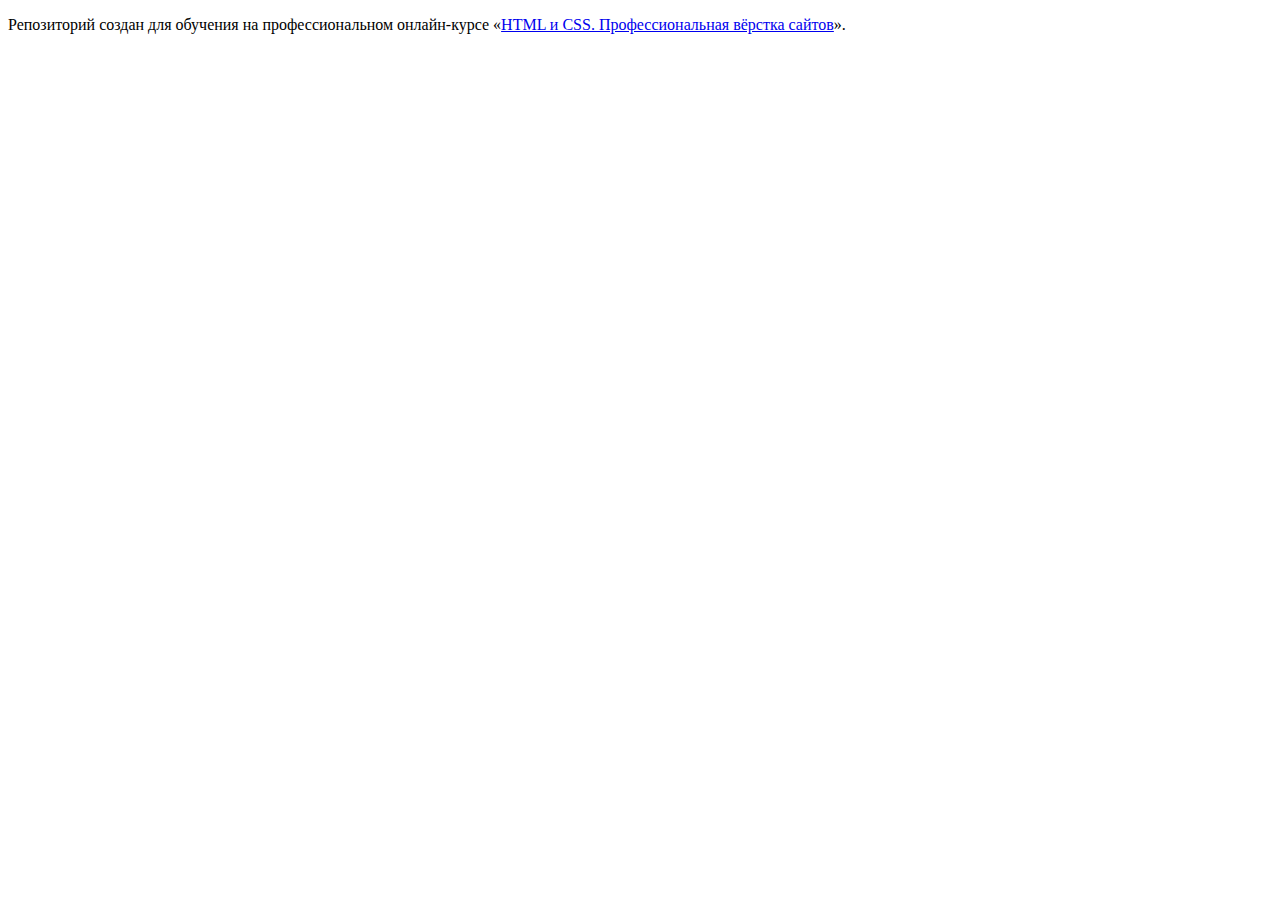
==== index.html @ 05f5e903 ":hatching_chick:" ====
<!DOCTYPE html>
<html lang="ru">
  <head>
    <meta charset="utf-8">
    <title>HTML Academy: Глейси</title>
  </head>
  <body>

    <p>Репозиторий создан для обучения на профессиональном онлайн‑курсе «<a href="https://htmlacademy.ru/intensive/htmlcss">HTML и CSS. Профессиональная вёрстка сайтов</a>».</p>

  </body>
</html>
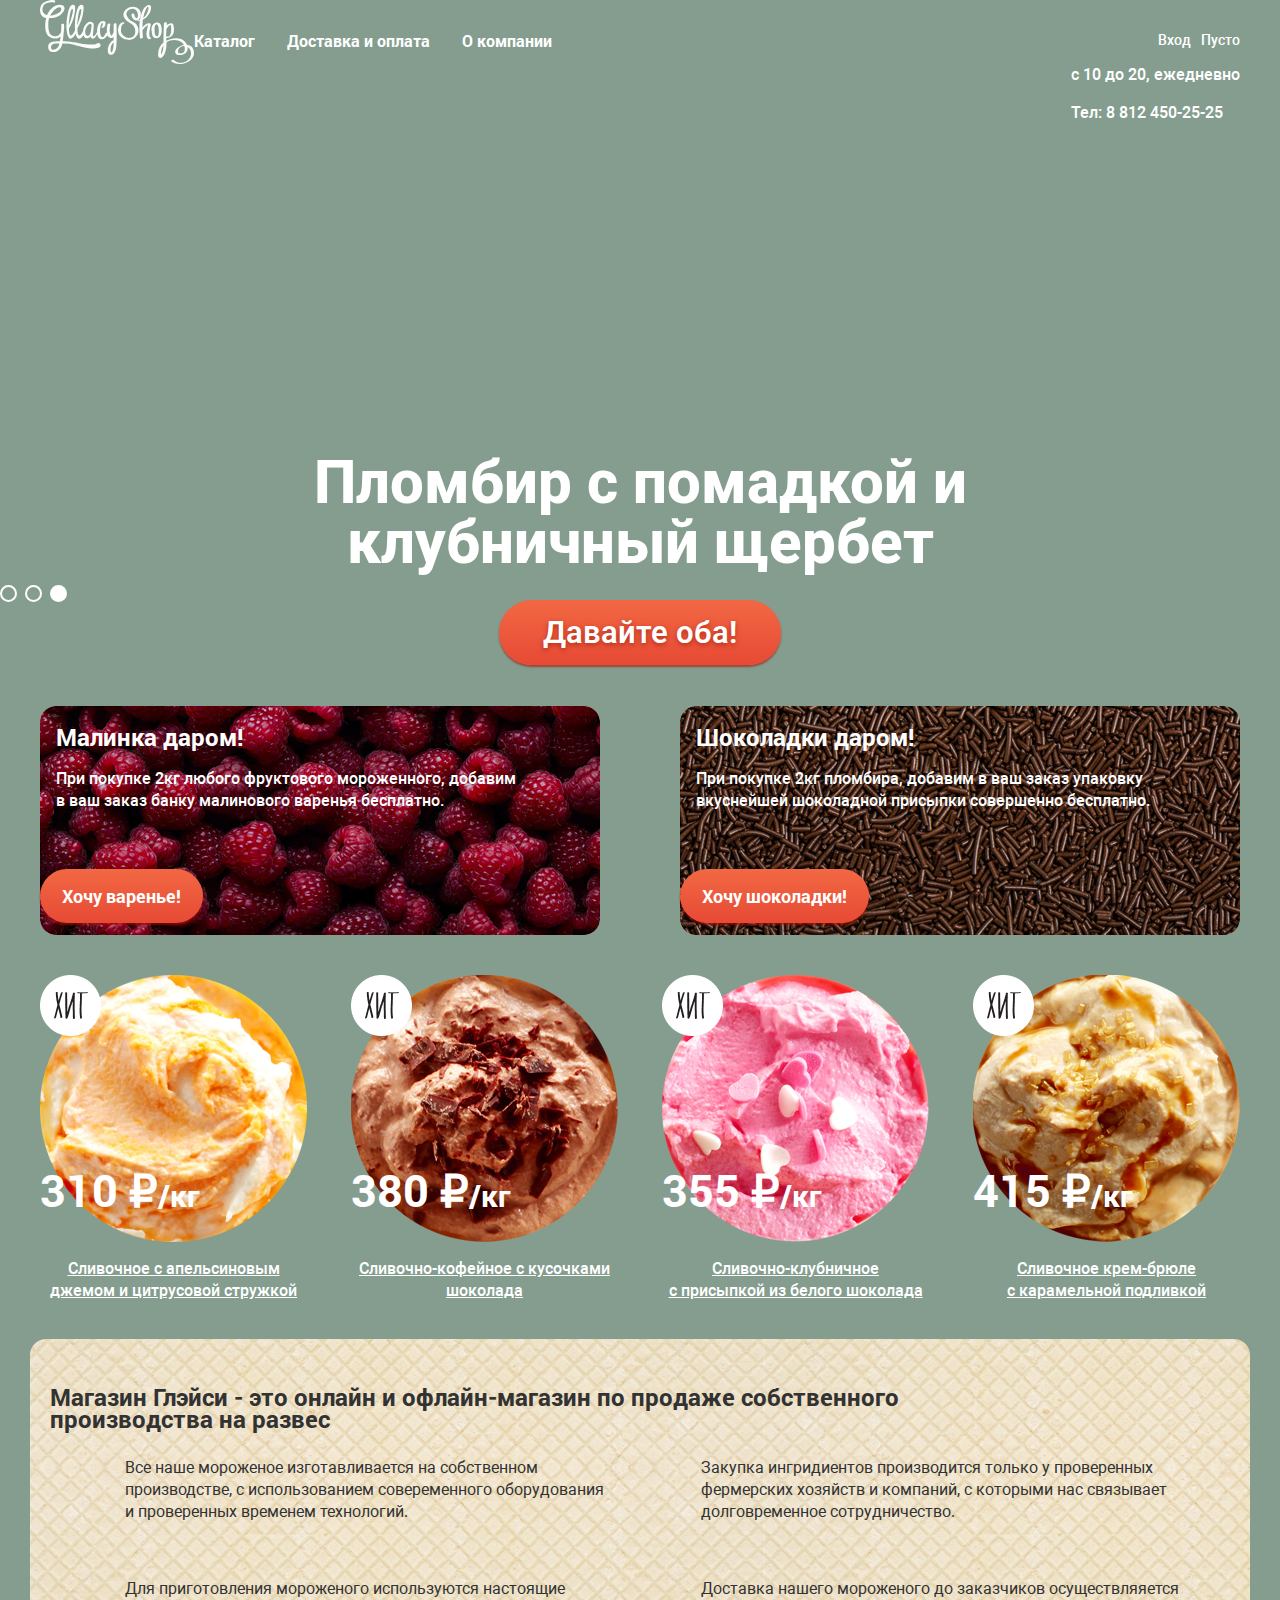
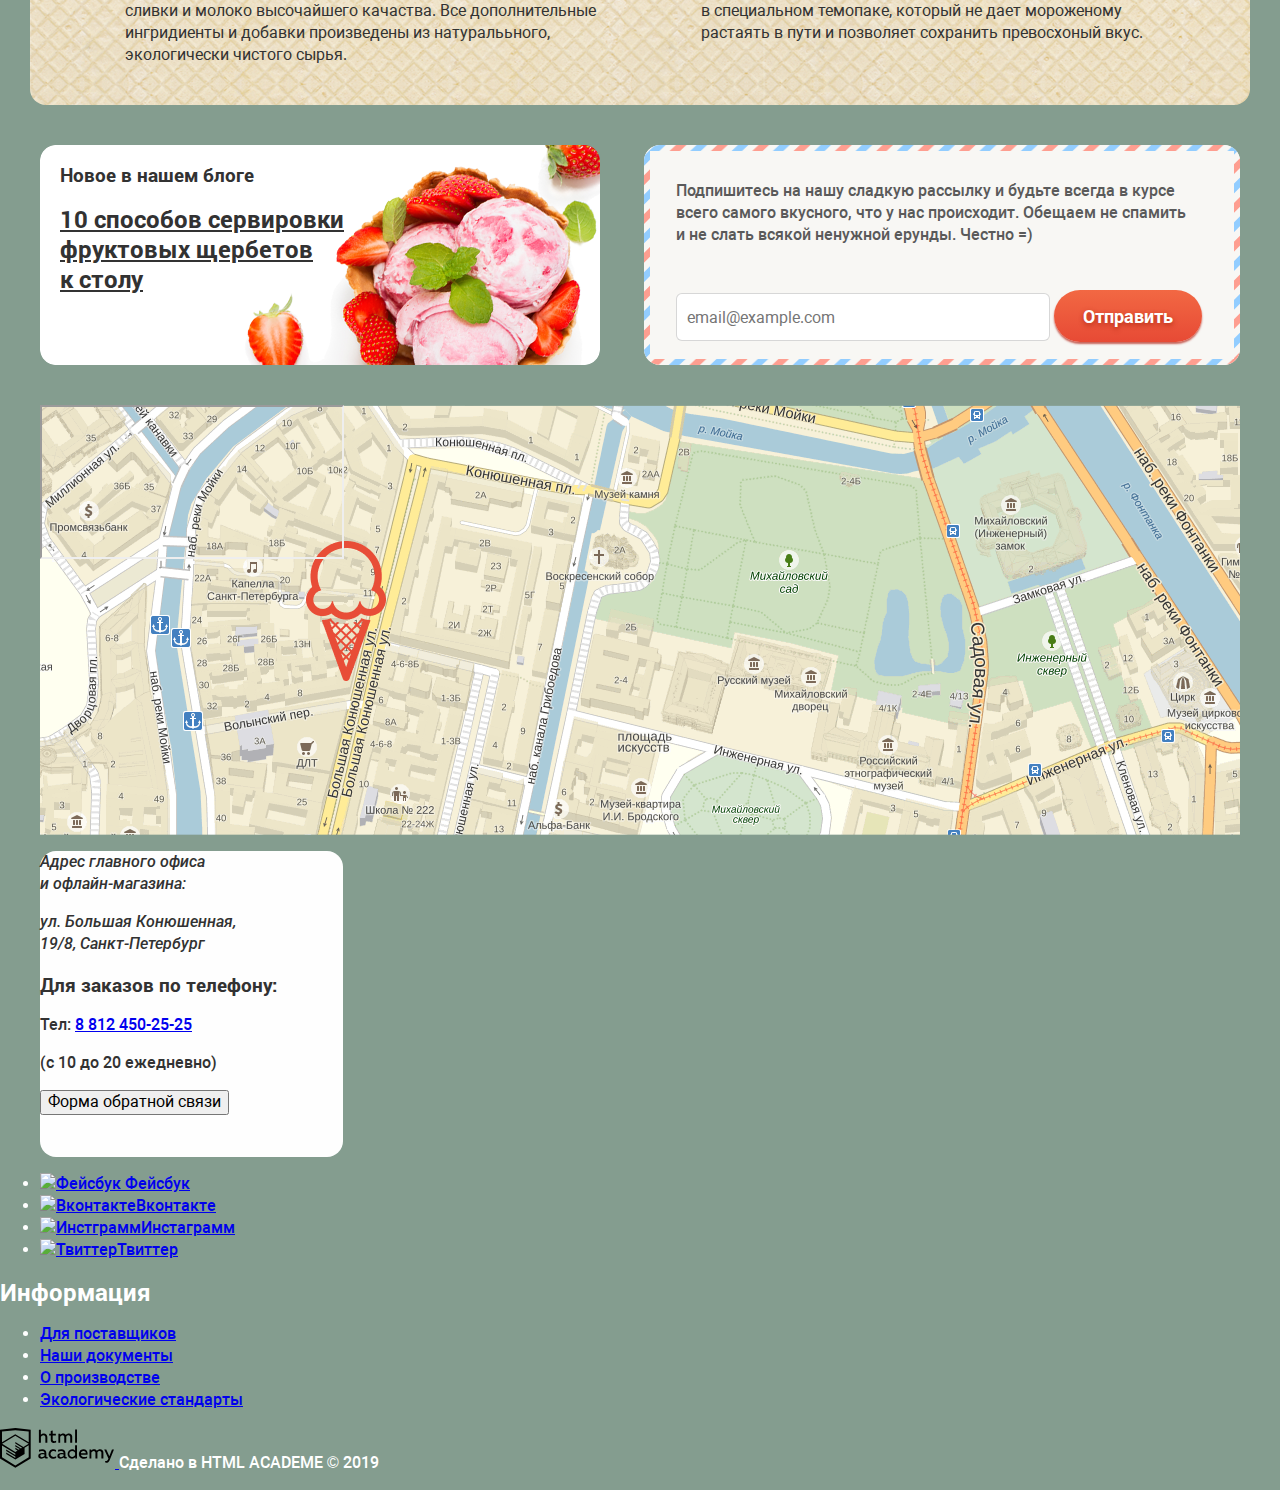
==== commit 74d4d470: "Стили главной" ====
--- a/index.html
+++ b/index.html
@@ -3,10 +3,290 @@
   <head>
     <meta charset="utf-8">
     <title>HTML Academy: Глейси</title>
+    <link rel="stylesheet" href="https://fonts.googleapis.com/css?family=Roboto:400,500,700;display=swap">
+    <link rel="stylesheet" href="css/normalize.css">
+    <link rel="stylesheet" href="css/style.css">
   </head>
-  <body>
-
-    <p>Репозиторий создан для обучения на профессиональном онлайн‑курсе «<a href="https://htmlacademy.ru/intensive/htmlcss">HTML и CSS. Профессиональная вёрстка сайтов</a>».</p>
-
+  <body class="page-body">
+    <header class="main-header container">
+      <a class="logo">
+        <img src="img/logo-shop.svg" width="154" height="64" alt="Логотип Gllacy Shop">
+        <h1 class="visually-hidden">
+         "Магазин мороженного "Gllacy Shop"
+        </h1>
+      </a>
+      <nav class="site-navigation">
+          <ul>
+            <li class="to-all">
+              <a href="blank.html">Каталог</a>
+            </li>
+            <li class="to-all">
+              <a href="blank.html">Доставка и оплата</a>
+            </li>
+            <li class="to-all">
+              <a href="blank.html">О компании</a>
+            </li>
+          </ul>
+      </nav>
+      <div class="nav-for-customer">
+        <ul>
+          <li class="to-customer">
+              <a class="search" aria-label "Поисk"></a>
+          </li>
+          <li class="to-customer">
+            <a class="login">Вход</a>
+          </li>
+          <li class="to-customer">
+            <a class="basket">Пусто</a>
+          </li>
+        </ul>
+        <div class= "contacts">
+          <p>с 10 до 20, ежедневно</p>
+          <p>
+            Тел: <a href="tel:+78124502525">8 812 450-25-25</a>
+          </p>
+        </div>
+      </div>
+    </header>
+    <main>
+      <section class="slider">
+        <ul class="slider-list">
+          <li class="slider-item slide">
+            <h2 class="slide-title">
+              Крем-брюле и пломбир с малиновым джемом
+            </h2>
+            <a class="button slide-button" href="#">
+              Давайте оба!
+            </a>
+          </li>
+          <li class="slider-item slide">
+            <h2 class="slide-title">
+              Шоколадный пломбир и лимонный сорбет
+            </h2>
+            <a class="button slide-button" href="#">
+              Давайте оба!
+            </a>
+          </li>
+          <li class="slider-item slide slide-current">
+            <h2 class="slide-title">
+              Пломбир с помадкой и клубничный щербет
+            </h2>
+            <a class="button slide-button" href="#">
+              Давайте оба!
+            </a>
+          </li>
+        </ul>
+        <div class="slider-controls">
+          <button type="button" aria-label="Первый слайд"></button>
+          <button type="button" aria-label="Второй слайд"></button>
+          <button class="current" type="button" aria-label="Третий слайд"></button>
+        </div>
+      </section>
+      <section class="free container">
+        <div class="stock raspberries">
+          <h2>
+           Малинка даром!
+          </h2>
+          <p>
+           При покупке 2кг любого фруктового мороженного, добавим<br>
+            в ваш заказ банку малинового варенья бесплатно.
+          </p>
+          <a class="stock-button" href="#">
+            Хочу варенье!
+          </a>
+        </div>
+        <div class="stock chocolate">
+          <h2>
+            Шоколадки даром!
+          </h2>
+          <p>
+            При покупке 2кг пломбира, добавим в ваш заказ упаковку<br>
+            вкуснейшей шоколадной присыпки совершенно бесплатно.
+          </p>
+          <a class="stock-button" href="#">
+            Хочу шоколадки!
+          </a>
+        </div>
+      </section>
+      <section class="top container">
+        <ul class="top-list">
+          <li class="item-of-top">
+            <a class="buy-top" href="#">
+              <span class="visually-hidden">Hit</span>
+              <img src="img/Hits/hit-orange.png" width="267" height="267" alt="Сливочное с апельсиновым джемом">
+              <div class="name-price">
+                <p class="price">310 &#8381;<span class="kg">/кг</span></p>
+                <h2 class="name-of-item">Сливочное с апельсиновым<br>джемом и цитрусовой стружкой</h2>
+              </div>
+            </a>
+          </li>
+          <li class="item-of-top">
+            <a class="buy-top" href="#">
+              <span class="visually-hidden">Hit</span>
+              <img src="img/Hits/hit-coffee.png" width="267" height="267" alt="Сливочно-кофейное">
+              <div class="name-price">
+                <p class="price">380 &#8381;<span class="kg">/кг</span></p>
+                <h2 class="name-of-item">Сливочно-кофейное с кусочками<br>шоколада</h2>
+              </div>
+            </a>
+          </li>
+          <li class="item-of-top">
+            <a class="buy-top" href="#">
+              <span class="visually-hidden">Hit</span>
+              <img src="img/Hits/hit-strawberry.png" width="267" height="267" alt="Сливочно-клубничное">
+              <div class="name-price">
+                <p class="price">355 &#8381;<span class="kg">/кг</span></p>
+                <h2 class="name-of-item">Сливочно-клубничное<br>с присыпкой из белого шоколада</h2>
+              </div>
+            </a>
+          </li>
+          <li class="item-of-top">
+            <a class="buy-top" href="#">
+              <span class="visually-hidden">Hit</span>
+              <img src="img/Hits/hit-cream.png" width="267" height="267" alt="Сливочное крем-брюле">
+              <div class="name-price">
+                <p class="price">415 &#8381;<span class="kg">/кг</span></p>
+                <h2 class="name-of-item">Сливочное крем-брюле<br>с карамельной подливкой</h2>
+              </div>
+            </a>
+          </li>
+        </ul>
+      </section>
+      <section class="about container">
+        <h2>Магазин Глэйси - это онлайн и офлайн-магазин по продаже собственного<br>производства на развес</h2>
+        <ul class="about-list">
+          <li class="about-item">
+            Все наше мороженое изготавливается на собственном<br>
+            производстве, с использованием совеременного оборудования<br>
+            и проверенных временем технологий.
+          </li>
+          <li class="about-item">
+            Для приготовления мороженого используются настоящие<br>
+            сливки и молоко высочайшего качаства. Все дополнительные<br>
+            ингридиенты и добавки произведены из натуралььного,<br>
+            экологически чистого сырья.
+          </li>
+          <li class="about-item">
+            Закупка ингридиентов производится только у проверенных<br>
+            фермерских хозяйств и компаний, с которыми нас связывает<br>
+            долговременное сотрудничество.
+          </li>
+          <li class="about-item">
+            Доставка нашего мороженого до заказчиков осуществляяется<br>
+            в специальном темопаке, который не дает мороженому<br>
+            растаять в пути и позволяет сохранить превосхоный вкус.
+          </li>
+        </ul>
+      </section>
+      <div class= "advertising container">
+        <article class="blog">
+          <h3 class="news">
+            <p class="new-in-blog">
+              Новое в нашем блоге
+            </p>
+            <a class="open-blog" href="#">
+              10 способов сервировки<br>фруктовых щербетов <br> к столу
+            </a>
+          </h3>
+        </article>
+        <div class="mailing">
+          <label class="mailing-form">
+            Подпишитесь на нашу сладкую рассылку и будьте всегда в курсе<br>
+            всего самого вкусного, что у нас происходит. Обещаем не спамить<br>
+            и не слать всякой ненужной ерунды. Честно =)
+            <input id="mail-adress" type="text" placeholder="  email@example.com">
+          </label>
+          <button class="send-mail" type="button">Отправить</button>
+       </div>
+      </div>
+        <section class="container">
+          <div class="modal-map">
+            <h2 class="visually-hidden">Как до нас добраться</h2>
+            <iframe></iframe>
+          </div>
+          <div class="location">
+            <address>
+              <p>Адрес главного офиса<br>
+              и офлайн-магазина:
+              </p>
+              <p>
+                ул. Большая Конюшенная,<br>
+                19/8, Санкт-Петербург
+              </p>
+            </address>
+            <div class= "contacts-form">
+              <h3> Для заказов по телефону:</h3>
+              <p>
+                Тел: <a href="tel:+78124502525">8 812 450-25-25</a>
+              </p>
+              <p>(с 10 до 20 ежедневно)</p>
+            </div>
+            <button class="send-form" type="button">Форма обратной связи</button>
+          </div>
+        </section>
+    </main>
+    <footer>
+      <section class= "footer-network">
+        <h2 class="visually-hidden">Социальные сети</h2>
+        <ul class="social-net">
+          <li>
+            <a class=button-network href="#">
+              <img src="" width="17" height="15" alt="Фейсбук"> Фейсбук
+            </a>
+          </li>
+          <li>
+            <a class=button-network href="#">
+             <img src="" width="12" height="22" alt="Вконтакте" >Вконтакте
+            </a>
+          </li>
+          <li>
+            <a class=button-network href="#">
+             <img src="" width="20" height="16" alt="Инстграмм" >Инстаграмм
+            </a>
+          </li>
+          <li>
+            <a class=button-network href="#">
+             <img src="" width="20" height="16" alt="Твиттер" >Твиттер
+            </a>
+          </li>
+        </ul>
+      </section>
+      <section class="info">
+        <h2> Информация</h2>
+        <ul class="info-list">
+          <li class="info-item">
+            <a href="#">
+              Для поставщиков
+            </a>
+          </li>
+          <li class="info-item">
+            <a href="#">
+              Наши документы
+            </a>
+          </li>
+          <li class="info-item">
+            <a href="#">
+              О производстве
+            </a>
+          </li>
+          <li class="info-item">
+            <a href="#">
+              Экологические стандарты
+            </a>
+          </li>
+        </ul>
+      </section>
+      <section class= "footer-copyright">
+        <h2 class="visually-hidden">Разработчик</h2>
+        <p>
+          <a class="button-copyright" href="https://htmlacademy.ru/intensive/htmlcss">
+            <svg width="115" height="41" viewBox="0 0 115 41" fill="#000000" xmlns="http://www.w3.org/2000/svg">
+              <path fill-rule="evenodd" clip-rule="evenodd" d="M15.5197 1.05737H15.3509L0 2.71895V31.4945L15.3509 40.8382L30.7018 31.4945V2.71895L15.5197 1.05737ZM77.0183 2.62185H75.0876V15.7311H77.0183V2.62185ZM40.8619 2.63264V7.76843C41.6131 6.9864 42.6386 6.5436 43.7105 6.53843C44.6823 6.47908 45.6329 6.84495 46.3253 7.54479C47.0177 8.24462 47.3866 9.21244 47.3399 10.2068V15.7634H45.367V10.4658C45.4231 9.94897 45.2754 9.43059 44.9566 9.02553C44.6377 8.62047 44.174 8.36218 43.6683 8.3079H43.3518C42.3456 8.36979 41.4321 8.9295 40.9041 9.80764V15.7634H38.8995V2.63264H40.8619ZM77.0183 31.4837H75.2775V30.0595C74.4828 31.1353 73.23 31.7538 71.9119 31.7211C69.4751 31.5528 67.5825 29.4822 67.5825 26.9845C67.5825 24.4867 69.4751 22.4162 71.9119 22.2479C73.1195 22.2052 74.2818 22.7203 75.0771 23.6505V18.3205H77.0183V31.4837ZM47.0656 30.0595C47.263 30.0515 47.4583 30.0152 47.6459 29.9516V31.3866C47.2482 31.5404 46.826 31.6172 46.4009 31.6132C45.6482 31.6769 44.9394 31.2429 44.639 30.5342C43.7036 31.31 42.5302 31.7227 41.3261 31.6995C39.733 31.6995 38.256 30.804 38.256 28.9482C38.256 26.65 40.3661 25.9379 42.1702 25.9379C42.9402 25.9505 43.707 26.0408 44.4596 26.2076V25.884C44.4596 24.805 43.6578 23.9742 42.1491 23.9742C41.0585 23.9764 39.9804 24.2116 38.9839 24.6647V22.8305C40.0678 22.451 41.204 22.2506 42.3495 22.2371C44.8394 22.2371 46.3693 23.4455 46.3693 26.1753V29.4121C46.3546 29.5668 46.401 29.721 46.4981 29.8406C46.5951 29.9601 46.7349 30.035 46.8862 30.0487H47.0656V30.0595ZM40.2711 28.8403C40.298 29.229 40.4761 29.5905 40.7655 29.844C41.055 30.0974 41.4317 30.2217 41.8115 30.189H41.9275C42.8819 30.1906 43.7973 29.8022 44.4702 29.11V27.5779C43.842 27.4414 43.2026 27.3655 42.5605 27.3513C41.5055 27.3513 40.2817 27.7074 40.2817 28.8403H40.2711ZM56.0229 22.9384C55.1962 22.4632 54.2596 22.2246 53.3115 22.2479H52.9422C51.7332 22.2873 50.5891 22.8166 49.7619 23.7192C48.9347 24.6218 48.4923 25.8236 48.5321 27.06V27.5024C48.6957 30.0004 50.805 31.8921 53.2482 31.7318C54.2519 31.7555 55.2477 31.5452 56.1601 31.1168V29.2718C55.3769 29.7215 54.4945 29.9591 53.5963 29.9624C52.5199 30.0288 51.4963 29.4793 50.9385 28.5356C50.3806 27.5918 50.3806 26.4095 50.9385 25.4658C51.4963 24.522 52.5199 23.9725 53.5963 24.039C54.461 24.0357 55.3066 24.2989 56.0229 24.7942V22.9384ZM66.1514 30.0595C66.3488 30.0515 66.5441 30.0152 66.7317 29.9516V31.3866C66.334 31.5404 65.9118 31.6172 65.4867 31.6132C64.734 31.6769 64.0252 31.2429 63.7248 30.5342C62.7894 31.31 61.616 31.7227 60.4119 31.6995C58.8188 31.6995 57.3417 30.804 57.3417 28.9482C57.3417 26.65 59.4518 25.9379 61.256 25.9379C62.0259 25.9505 62.7928 26.0408 63.5454 26.2076V25.884C63.5454 24.805 62.7436 23.9742 61.2349 23.9742C60.1443 23.9764 59.0662 24.2116 58.0697 24.6647V22.8305C59.1536 22.451 60.2897 22.2506 61.4353 22.2371C63.9252 22.2371 65.455 23.4455 65.455 26.1753V29.4121C65.4404 29.5668 65.4868 29.721 65.5838 29.8406C65.6809 29.9601 65.8207 30.035 65.972 30.0487H66.1514V30.0595ZM59.855 29.8481C59.5632 29.5943 59.3837 29.2311 59.3569 28.8403H59.378C59.378 27.7074 60.5385 27.3513 61.6569 27.3513C62.299 27.3655 62.9383 27.4414 63.5665 27.5779V29.11C62.8937 29.8022 61.9782 30.1906 61.0239 30.189H60.9078C60.5263 30.2247 60.1469 30.1019 59.855 29.8481ZM69.3271 26.9305C69.3271 25.2859 70.6308 23.9526 72.239 23.9526L72.2601 24.0066C73.4742 24.0066 74.5742 24.7382 75.0665 25.8732V28.0311C74.5856 29.1871 73.4673 29.9296 72.239 29.9084C70.6308 29.9084 69.3271 28.5752 69.3271 26.9305ZM83.3486 22.2479C86.8408 22.2479 88.0541 25.1395 87.4844 27.7397H80.922C81.1436 29.3582 82.6839 30.0163 84.2876 30.0163C85.2509 30.0196 86.2027 29.8021 87.0729 29.3797V31.1061C86.0736 31.5421 84.9939 31.7519 83.9078 31.7211C81.2385 31.7211 78.8963 30.189 78.8963 26.9521C78.8362 25.7502 79.2482 24.5736 80.0408 23.6841C80.8334 22.7945 81.9408 22.2658 83.1165 22.2155H83.3486V22.2479ZM80.8693 26.1753C80.9704 24.8237 82.1216 23.8104 83.4436 23.9095H83.4858C84.1064 23.8531 84.7196 24.08 85.1612 24.5295C85.6028 24.979 85.8275 25.6051 85.7752 26.24H80.8693V26.1753ZM89.489 31.4621V22.4961H91.2298V23.575C91.9777 22.7197 93.041 22.2229 94.1628 22.2047C95.2951 22.1328 96.3712 22.7163 96.9482 23.7153C97.7407 22.8335 98.8477 22.3161 100.018 22.2803C100.952 22.2327 101.859 22.6011 102.507 23.2901C103.154 23.9792 103.478 24.9213 103.394 25.8732V31.4837H101.39V25.9271C101.437 25.4734 101.306 25.0191 101.024 24.6647C100.743 24.3104 100.336 24.0852 99.8917 24.039H99.6174C98.7512 24.0941 97.9525 24.536 97.4335 25.2474V31.4837H95.4289V25.9271C95.4728 25.47 95.3357 25.0139 95.0481 24.6611C94.7606 24.3082 94.3467 24.088 93.8991 24.0497H93.6881C92.7466 24.1344 91.8915 24.6449 91.3564 25.4416V31.5161H89.5312L89.489 31.4621ZM113.977 22.4745H111.972L109.324 29.2718L106.306 22.4853H104.196L108.417 31.5484L108.237 32.0016C107.72 33.3611 107.003 34.0516 106.053 34.0516C105.75 34.0548 105.447 34.0112 105.156 33.9221V35.6161C105.536 35.7125 105.926 35.7632 106.317 35.7671C107.646 35.7671 108.902 35.0226 109.851 32.6813L113.977 22.4745ZM52.689 6.78658V3.54974L50.7266 4.01369V6.73264H49.144V8.49132H50.7899V12.9905C50.7231 13.817 51.0244 14.6301 51.61 15.2038C52.1955 15.7775 53.0028 16.0505 53.8073 15.9468C54.5996 15.9535 55.3875 15.8259 56.139 15.5692V13.8429C55.5727 14.0781 54.9672 14.199 54.356 14.199C53.2165 14.199 52.689 13.8105 52.689 12.6237V8.5129H55.8541V6.78658H52.689ZM58.3862 15.7526V6.75421H60.1376V7.83316C60.8811 6.97655 61.9403 6.476 63.0601 6.45211C64.1624 6.38099 65.2146 6.93142 65.8032 7.88711C66.5958 7.00534 67.7028 6.48794 68.8734 6.45211C69.8138 6.41462 70.7233 6.79859 71.364 7.50353C72.0046 8.20846 72.3126 9.16418 72.2073 10.1205V15.7418H70.2028V10.1853C70.2499 9.73151 70.1184 9.27721 69.8373 8.92287C69.5561 8.56853 69.1485 8.34334 68.7046 8.29711H68.4619C67.5957 8.35228 66.797 8.7942 66.278 9.50553V15.7418H64.2734V10.1853C64.3206 9.73151 64.1891 9.27721 63.9079 8.92287C63.6268 8.56853 63.2191 8.34334 62.7752 8.29711H62.5326C61.5911 8.38181 60.736 8.89229 60.2009 9.68895V15.7634H58.3862V15.7526ZM28.6972 30.3033L28.7078 30.2968L28.6972 30.3184V30.3033ZM28.6972 18.3205V30.3033L15.3509 38.4321L2.00459 30.3184V18.5147L15.2876 26.6068V28.0311L6.18257 22.5284V23.9418L15.3404 29.5632V31.0629L6.19312 25.4955V26.9521L15.3509 32.5734L24.5826 26.9197V20.8129L28.6972 18.3205ZM28.7078 16.7776L25.0362 18.9355L23.3482 20.0145L15.3087 15.0837V16.4971L22.156 20.7266L22.0083 20.8237L20.9532 21.4063L15.2876 17.9537V19.3995L19.761 22.1184L18.706 22.8413L15.3298 20.7913V22.2047L17.5454 23.5426L15.2982 24.9021L2.11009 16.864L15.3087 8.72869L28.7078 16.7776ZM15.2876 7.27211L28.7078 15.3534V4.56395L15.3615 3.12895L2.01514 4.56395V15.3534L15.2876 7.27211Z" />
+            </svg>
+          </a>
+         Сделано в HTML ACADEME &#xa9; 2019
+        </p>
+      </section>
+    </footer>
   </body>
 </html>
--- a/css/style.css
+++ b/css/style.css
@@ -0,0 +1,433 @@
+/*fonts*/
+
+@font-face {
+ font-family: "Roboto";
+ src: url("../fonts/robotobold.woff2") format("woff2"),
+ url("../fonts/robotobold.woff") format("woff");
+ font-weight: 700;
+ font-style: normal;
+}
+
+@font-face {
+  font-family: "Roboto";
+  src: url("../fonts/roboto.woff2") format("woff2"),
+  url("../fonts/roboto.woff") format("woff");
+  font-weight: 400;
+  font-style: normal;
+}
+
+@font-face {
+  font-family: "Roboto";
+  src: url("../fonts/robotomedium.woff2") format("woff2"),
+  url("../fonts/robotomedium.woff") format("woff");
+  font-weight: 500;
+  font-style: normal;
+}
+
+/*main colors*/
+:root {
+  --text: #ffffff;
+  --text-about: #323232;
+  --text-border:#353535;
+  --text-mail: #5A5A5A;
+}
+
+
+
+/* Global */
+.page {
+  height: 100%;
+}
+
+.page-body {
+  min-width: 1200px;
+  margin: 0;
+  padding: 0;
+  font-family: "Roboto", Arial, sans-serif;
+  font-size: 16px;
+  line-height: 22px;
+  font-weight: 500;
+  color: var(--text);
+  background-color:  #849d8f;
+}
+.visually-hidden {
+  position: absolute;
+  width: 1px;
+  height: 1px;
+  margin: -1px;
+  padding: 0;
+  overflow: hidden;
+  border: 0;
+  clip: rect(0 0 0 0)
+}
+
+.container {
+  width: 1200px;
+  margin: 0 auto;
+  padding: 0px 0px;
+}
+
+
+.site-navigation ul,
+.address,
+.top-list,
+.name-of-item,
+.nav-for-customer ul,
+.to-all a,
+.about-list,
+.contacts a {
+  margin: 0;
+  padding: 0;
+  list-style: none;
+  color: var(--text);
+  text-decoration: none;
+}
+
+
+/* HEADER*/
+.main-header {
+  display: grid;
+  grid-template-columns: min-content 1fr min-content;
+
+}
+
+
+.to-all {
+  display: flex;
+  margin-top: 32px;
+  flex-wrap: wrap;
+  margin-right: 32px;
+  font-weight: 700;
+  line-height: 18px;
+  text-align: end;
+}
+
+
+.nav-for-customer ul,
+.site-navigation ul {
+  display:flex;
+
+    }
+.nav-for-customer {
+  width: 293px;
+  height: 100px;
+  margin-top: 32px;
+  display:flex;
+  flex-direction: column;
+  align-items: flex-end ;
+}
+.to-customer {
+  display: flex;
+  margin-left: 10px;
+  font-size: 14px;
+  line-height: 16px;
+}
+
+/*SLIDER*/
+
+.site-wrapper-1 {
+  background-color: #849d8f;
+  background-image: url("img/slider-item-1.png");
+}
+
+.site-wrapper-2 {
+  background-color: #8996a6;
+  background-image: url("img/slider-item-2.png");
+}
+
+.site-wrapper-3 {
+  background-color: #9d8b84;
+  background-image: url("img/slider-item-3.png");
+}
+
+.slider {
+  position: relative;
+  padding-top: 321px;
+  text-align: center;
+  color: #ffffff;
+}
+
+.slider-list {
+  margin: 0;
+  padding: 0;
+  list-style: none;
+}
+
+.slide {
+  display: none;
+}
+
+.slide-current {
+  display: block;
+}
+
+.slide-title {
+  width: 700px;
+  margin: 0 auto;
+  margin-bottom: 27px;
+  font-size: 60px;
+  line-height: 60px;
+  font-weight: 800;
+}
+
+.button {
+  display: inline-block;
+  padding: 12px 44px;
+  font-weight: 600;
+  font-size: 31px;
+  line-height: 41px;
+  text-align: center;
+  color:var(--text);
+  vertical-align: top;
+  text-decoration: none;
+  text-shadow: 0 2px 5px rgba(160, 32, 11, 0.76);
+  background: #f26843;
+  background: linear-gradient(to bottom, #f26843, #e74a35);
+  border-radius: 50px;
+  box-shadow: 0 2px 2px rgba(172, 16, 0, 0.64);
+  border: none;
+  cursor: pointer;
+}
+
+.button:hover {
+  background: linear-gradient(to bottom, #f58669, #ec6f5e);
+  box-shadow: 0 2px 2px rgba(172, 16, 0, 1);
+}
+
+.button:active {
+  background: linear-gradient(to bottom, #d84732, #e1613e);
+  box-shadow: inset 0 2px 2px rgba(172, 16, 0, 1);
+}
+
+.slider-controls {
+  position: absolute;
+  bottom: 63px;
+  left: 0;
+  z-index: 20;
+  display: flex;
+  width: 67px;
+  justify-content: space-between;
+}
+
+.slider-controls button {
+  padding: 0;
+  width: 17px;
+  height: 17px;
+  background-color: transparent;
+  border: 2px solid #ffffff;
+  border-radius: 50%;
+  cursor: pointer;
+}
+
+.slider-controls .current {
+  background-color: #ffffff;
+}
+
+/* FREE*/
+
+.free {
+  height: 229px;
+  display: flex;
+  flex-direction: row;
+  flex-wrap: wrap;
+  margin-top: 41px;
+  justify-content: space-between;
+}
+.stock {
+ width: 560px;
+ height: 229px;
+ border-radius: 16px;
+}
+
+.stock h2,
+.stock p {
+  margin-left: 16px;
+}
+
+.raspberries {
+  background: url(../img/background/bg-raspberries.png)  no-repeat;
+  padding: 0 -16px;
+
+}
+
+.chocolate {
+  background: url(../img/background/bg-choco.png) no-repeat;
+}
+
+.stock-button {
+  margin-top: 41px;
+  display: inline-block;
+  padding: 15px 22px;
+  font-weight: 700;
+  font-size: 18px;
+  line-height: 24px;
+  color:var(--text);
+  vertical-align: top;
+  text-decoration: none;
+  border-radius: 70px;
+  box-shadow: 0 2px 2px rgba(172, 16, 0, 0.64);
+  background: #f26843;
+  background: linear-gradient(to bottom, #f26843, #e74a35);
+  border: none;
+}
+
+.top-list {
+  display:flex;
+  flex-wrap: wrap;
+  justify-content: space-between;
+  margin-top: 40px;
+}
+
+.buy-top {
+  display: flex;
+  flex-direction: column;
+  width: 267px;
+  height: 324px;
+  margin-left:26px;
+  text-decoration:none;
+  color: var(--text);
+
+}
+.buy-top img {
+  position: relative;
+  z-index: -1;
+}
+.buy-top {
+  background:url(../img/Hits/hit-logo.png) no-repeat 0 0 ;
+
+}
+
+.buy-top:last-child {
+  margin-left: 0px;
+}
+.name-price {
+  position: relative;
+  bottom: 120px;
+}
+.name-of-item {
+  margin-top:33px;
+  font-size: 16px;
+  font-weight: 500;
+  text-decoration: underline;
+  text-decoration-style: 1px solid rgba(255, 255, 255, 0.2);
+  text-align: center;
+}
+
+.price {
+  font-size: 45px;
+  line-height: 45px;
+  font-weight: 700;
+}
+.kg {
+  font-size: 30px;
+  line-height: 35px;
+}
+
+.about {
+  margin-top: 40px;
+  display: flex;
+  flex-direction: column;
+  padding-top: 24px;
+  padding-bottom: 36px;
+  height: 306px;
+  color: var(--text-about);
+  justify-content: space-around;
+  background: url(../img/background/bg-wafer.png) repeat;
+  padding-left: 20px;
+  border-radius: 16px;
+}
+.about-list {
+  display: grid;
+  grid-template-columns: 1fr 1fr;
+  grid-template-rows: 1fr 1fr;
+  color: var(--text-about);
+  font-weight: 400;
+  row-gap: 33px;
+  column-gap: 27px;
+  padding-left: 75px;
+}
+
+.about-item:nth-child(2) {
+  grid-column: 1/2;
+  grid-row: 2/3;
+}
+
+.advertising {
+  display: flex;
+  height: 220px;
+  margin-top: 40px;
+  gap:26px;
+}
+
+.blog{
+  width: 580px;
+  background: url(../img/background/bg-blog.png) no-repeat;
+}
+.news {
+  margin-left: 20px;
+}
+.news p {
+  color: var(--text-about);
+}
+
+.news a{
+  font-weight: 700;
+  font-size: 24px;
+  line-height: 30px;
+  text-decoration-style: 2px solid var(--text-border);
+  color: var(--text-about);
+}
+
+.mailing {
+  background-color: #F8F7F4;
+  border-radius: 16px;
+  border: 6px solid;
+  border-image: url(../img/background/bg-mail.png) 6 round round;
+  padding-top: 29px;
+  padding-left: 26px;
+  width: 560px;
+}
+.mailing-form {
+  color: var(--text-mail);
+  text-align: justify;
+}
+.mailing-form input {
+  background: #FFFFFF;
+  border: 1px solid rgba(178, 178, 178, 0.52);
+  border-radius: 6px;
+  width:368px;
+  height: 44px;
+  margin-top: 47px;
+}
+
+.send-mail {
+  display: inline-block;
+  padding: 14px 29px;
+  font-weight: 700;
+  font-size: 18px;
+  line-height: 24px;
+  color:var(--text);
+  vertical-align: center;
+  text-decoration: none;
+  border-radius: 70px;
+  box-shadow: 0 2px 2px rgba(172, 16, 0, 0.64);
+  background: #f26843;
+  background: linear-gradient(to bottom, #f26843, #e74a35);
+  border: none;
+  text-shadow: 0px 2px 5px rgba(160, 32, 11, 0.76);
+}
+
+.modal-map {
+  margin-top: 40px;
+  height: 430px;
+  background: url(../img/background/bg-map.png) no-repeat;
+}
+
+.location {
+  width: 303px;
+  height: 306px;
+  background: #FEFEFE;
+  border-radius: 16px;
+  color: var(--text-about);
+
+}
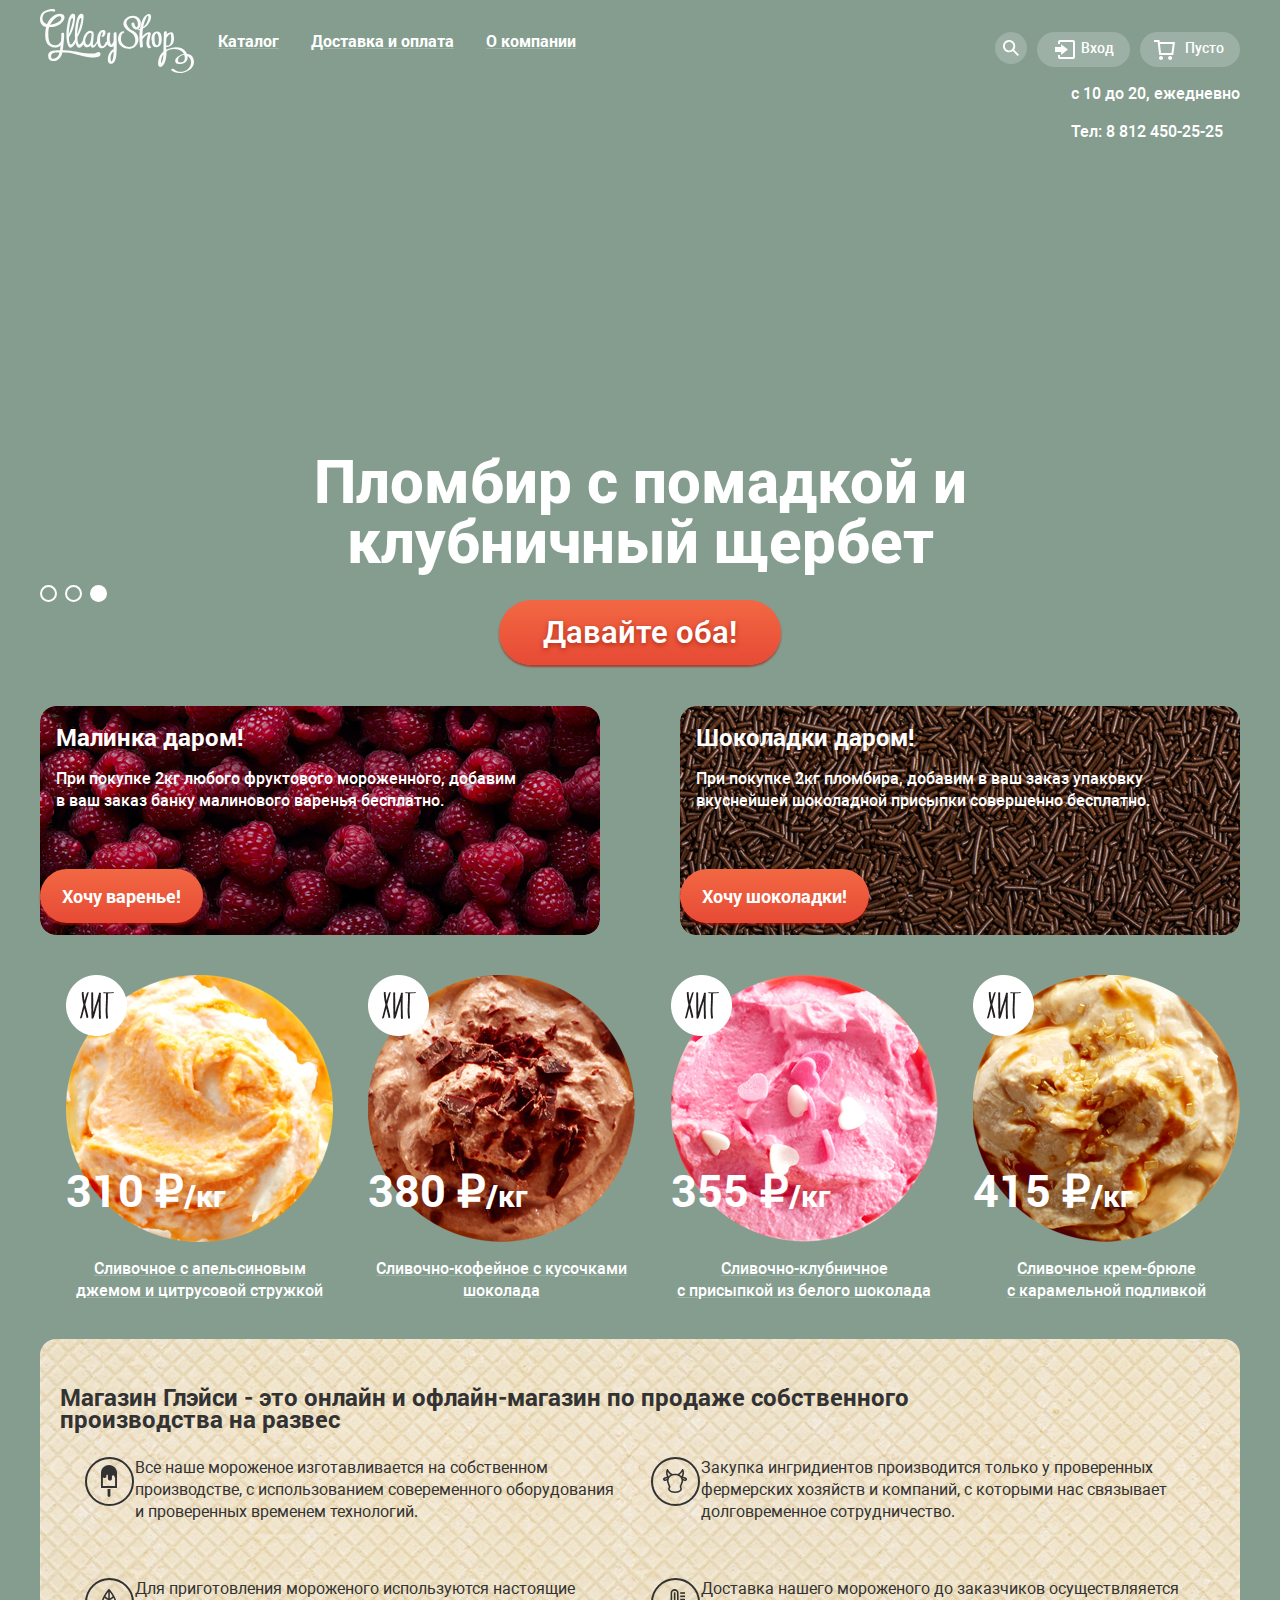
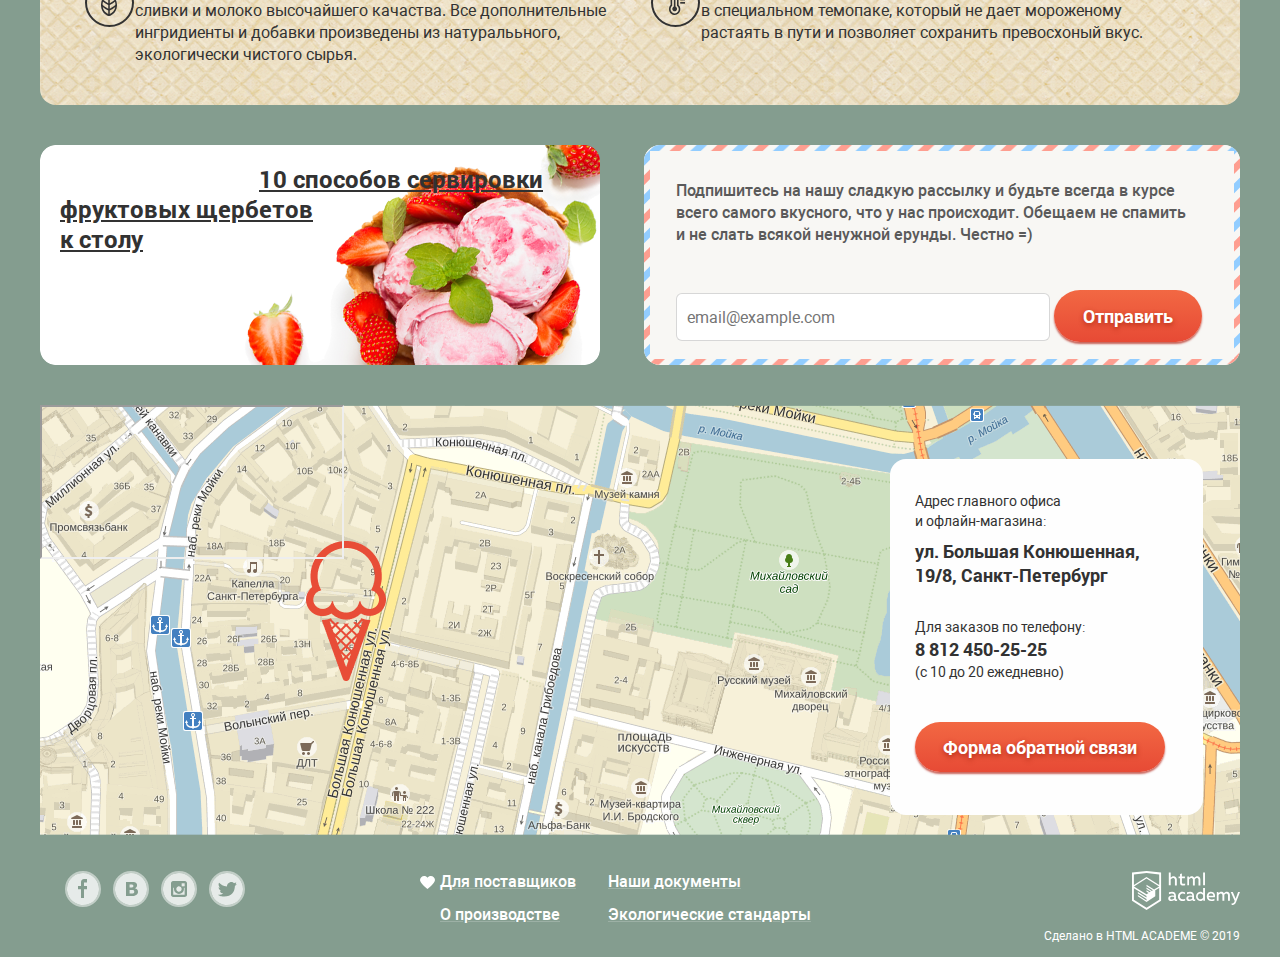
==== commit eedbf032: "Главная + товары католога" ====
--- a/index.html
+++ b/index.html
@@ -31,7 +31,12 @@
       <div class="nav-for-customer">
         <ul>
           <li class="to-customer">
-              <a class="search" aria-label "Поисk"></a>
+              <a class="search" aria-label="Поиск">
+                <svg width="32" height="32" viewBox="0 0 32 32" fill="none" xmlns="http://www.w3.org/2000/svg">
+                  <circle cx="16" cy="16" r="16" fill="white" fill-opacity="0.2"/>
+                  <path d="M24 22.6652L19.0785 17.7329C19.9827 16.4819 20.3826 14.935 20.1984 13.4013C20.0141 11.8677 19.2594 10.4601 18.0848 9.45982C16.9102 8.45954 15.4023 7.94018 13.8623 8.00549C12.3223 8.0708 10.8636 8.71597 9.77757 9.81212C8.69152 10.9083 8.05808 12.3747 8.0038 13.9185C7.94952 15.4623 8.47839 16.9698 9.48476 18.1398C10.4911 19.3098 11.9009 20.0563 13.4325 20.2301C14.9641 20.4039 16.5047 19.9922 17.7466 19.0772L22.6586 24L24 22.6652ZM14.0815 18.3767C13.2408 18.3767 12.4189 18.1268 11.7199 17.6587C11.0209 17.1906 10.476 16.5253 10.1543 15.7469C9.83258 14.9684 9.7484 14.1119 9.91241 13.2855C10.0764 12.4591 10.4813 11.7001 11.0758 11.1043C11.6702 10.5085 12.4277 10.1028 13.2522 9.93838C14.0768 9.77401 14.9315 9.85837 15.7082 10.1808C16.4849 10.5032 17.1488 11.0493 17.6159 11.7498C18.083 12.4504 18.3323 13.274 18.3323 14.1166C18.3298 15.2457 17.8811 16.3278 17.0845 17.1262C16.2879 17.9246 15.2081 18.3742 14.0815 18.3767Z" fill="white"/>
+                  </svg>
+              </a>
           </li>
           <li class="to-customer">
             <a class="login">Вход</a>
@@ -49,244 +54,261 @@
       </div>
     </header>
     <main>
-      <section class="slider">
-        <ul class="slider-list">
-          <li class="slider-item slide">
-            <h2 class="slide-title">
-              Крем-брюле и пломбир с малиновым джемом
+      <div class="container">
+        <section class="slider">
+          <ul class="slider-list">
+            <li class="slider-item slide">
+              <h2 class="slide-title">
+                Крем-брюле и пломбир с малиновым джемом
+              </h2>
+              <a class="button slide-button" href="#">
+                Давайте оба!
+              </a>
+            </li>
+            <li class="slider-item slide">
+              <h2 class="slide-title">
+                Шоколадный пломбир и лимонный сорбет
+              </h2>
+              <a class="button slide-button" href="#">
+                Давайте оба!
+              </a>
+            </li>
+            <li class="slider-item slide slide-current">
+              <h2 class="slide-title">
+                Пломбир с помадкой и клубничный щербет
+              </h2>
+              <a class="button slide-button" href="#">
+                Давайте оба!
+              </a>
+            </li>
+          </ul>
+          <div class="slider-controls">
+            <button type="button" aria-label="Первый слайд"></button>
+            <button type="button" aria-label="Второй слайд"></button>
+            <button class="current" type="button" aria-label="Третий слайд"></button>
+          </div>
+        </section>
+        <section class="free container">
+          <div class="stock raspberries">
+            <h2>
+             Малинка даром!
             </h2>
-            <a class="button slide-button" href="#">
-              Давайте оба!
+            <p>
+             При покупке 2кг любого фруктового мороженного, добавим<br>
+              в ваш заказ банку малинового варенья бесплатно.
+            </p>
+            <a class="stock-button" href="#">
+              Хочу варенье!
             </a>
-          </li>
-          <li class="slider-item slide">
-            <h2 class="slide-title">
-              Шоколадный пломбир и лимонный сорбет
+          </div>
+          <div class="stock chocolate">
+            <h2>
+              Шоколадки даром!
             </h2>
-            <a class="button slide-button" href="#">
-              Давайте оба!
+            <p>
+              При покупке 2кг пломбира, добавим в ваш заказ упаковку<br>
+              вкуснейшей шоколадной присыпки совершенно бесплатно.
+            </p>
+            <a class="stock-button" href="#">
+              Хочу шоколадки!
             </a>
-          </li>
-          <li class="slider-item slide slide-current">
-            <h2 class="slide-title">
-              Пломбир с помадкой и клубничный щербет
-            </h2>
-            <a class="button slide-button" href="#">
-              Давайте оба!
-            </a>
-          </li>
-        </ul>
-        <div class="slider-controls">
-          <button type="button" aria-label="Первый слайд"></button>
-          <button type="button" aria-label="Второй слайд"></button>
-          <button class="current" type="button" aria-label="Третий слайд"></button>
+          </div>
+        </section>
+        <section class="top">
+          <ul class="top-list">
+            <li class="item-of-top">
+              <a class="buy-top" href="#">
+                <span class="visually-hidden">Hit</span>
+                <img src="img/Hits/hit-orange.png" width="267" height="267" alt="Сливочное с апельсиновым джемом">
+                <div class="name-price">
+                  <p class="price">310 &#8381;<span class="kg">/кг</span></p>
+                  <h2 class="name-of-item">Сливочное с апельсиновым<br>джемом и цитрусовой стружкой</h2>
+                </div>
+              </a>
+            </li>
+            <li class="item-of-top">
+              <a class="buy-top" href="#">
+                <span class="visually-hidden">Hit</span>
+                <img src="img/Hits/hit-coffee.png" width="267" height="267" alt="Сливочно-кофейное">
+                <div class="name-price">
+                  <p class="price">380 &#8381;<span class="kg">/кг</span></p>
+                  <h2 class="name-of-item">Сливочно-кофейное с кусочками<br>шоколада</h2>
+                </div>
+              </a>
+            </li>
+            <li class="item-of-top">
+              <a class="buy-top" href="#">
+                <span class="visually-hidden">Hit</span>
+                <img src="img/Hits/hit-strawberry.png" width="267" height="267" alt="Сливочно-клубничное">
+                <div class="name-price">
+                  <p class="price">355 &#8381;<span class="kg">/кг</span></p>
+                  <h2 class="name-of-item">Сливочно-клубничное<br>с присыпкой из белого шоколада</h2>
+                </div>
+              </a>
+            </li>
+            <li class="item-of-top">
+              <a class="buy-top" href="#">
+                <span class="visually-hidden">Hit</span>
+                <img src="img/Hits/hit-cream.png" width="267" height="267" alt="Сливочное крем-брюле">
+                <div class="name-price">
+                  <p class="price">415 &#8381;<span class="kg">/кг</span></p>
+                  <h2 class="name-of-item">Сливочное крем-брюле<br>с карамельной подливкой</h2>
+                </div>
+              </a>
+            </li>
+          </ul>
+        </section>
+        <section class="about">
+          <h2>Магазин Глэйси - это онлайн и офлайн-магазин по продаже собственного<br>производства на развес</h2>
+          <ul class="about-list">
+            <li class="about-item">
+              Все наше мороженое изготавливается на собственном<br>
+              производстве, с использованием совеременного оборудования<br>
+              и проверенных временем технологий.
+            </li>
+            <li class="about-item">
+              Для приготовления мороженого используются настоящие<br>
+              сливки и молоко высочайшего качаства. Все дополнительные<br>
+              ингридиенты и добавки произведены из натуралььного,<br>
+              экологически чистого сырья.
+            </li>
+            <li class="about-item">
+              Закупка ингридиентов производится только у проверенных<br>
+              фермерских хозяйств и компаний, с которыми нас связывает<br>
+              долговременное сотрудничество.
+            </li>
+            <li class="about-item">
+              Доставка нашего мороженого до заказчиков осуществляяется<br>
+              в специальном темопаке, который не дает мороженому<br>
+              растаять в пути и позволяет сохранить превосхоный вкус.
+            </li>
+          </ul>
+        </section>
+        <div class= "advertising">
+          <article class="blog">
+            <h3 class="news">
+              Новое в нашем блоге
+              <a class="open-blog" href="#">
+                10 способов сервировки<br>фруктовых щербетов <br> к столу
+              </a>
+            </h3>
+          </article>
+          <div class="mailing">
+            <label class="mailing-form">
+              Подпишитесь на нашу сладкую рассылку и будьте всегда в курсе<br>
+              всего самого вкусного, что у нас происходит. Обещаем не спамить<br>
+              и не слать всякой ненужной ерунды. Честно =)
+              <input id="mail-adress" type="text" placeholder="  email@example.com">
+            </label>
+            <button class="send-mail" type="button">Отправить</button>
+         </div>
         </div>
-      </section>
-      <section class="free container">
-        <div class="stock raspberries">
-          <h2>
-           Малинка даром!
-          </h2>
-          <p>
-           При покупке 2кг любого фруктового мороженного, добавим<br>
-            в ваш заказ банку малинового варенья бесплатно.
-          </p>
-          <a class="stock-button" href="#">
-            Хочу варенье!
-          </a>
-        </div>
-        <div class="stock chocolate">
-          <h2>
-            Шоколадки даром!
-          </h2>
-          <p>
-            При покупке 2кг пломбира, добавим в ваш заказ упаковку<br>
-            вкуснейшей шоколадной присыпки совершенно бесплатно.
-          </p>
-          <a class="stock-button" href="#">
-            Хочу шоколадки!
-          </a>
-        </div>
-      </section>
-      <section class="top container">
-        <ul class="top-list">
-          <li class="item-of-top">
-            <a class="buy-top" href="#">
-              <span class="visually-hidden">Hit</span>
-              <img src="img/Hits/hit-orange.png" width="267" height="267" alt="Сливочное с апельсиновым джемом">
-              <div class="name-price">
-                <p class="price">310 &#8381;<span class="kg">/кг</span></p>
-                <h2 class="name-of-item">Сливочное с апельсиновым<br>джемом и цитрусовой стружкой</h2>
-              </div>
-            </a>
-          </li>
-          <li class="item-of-top">
-            <a class="buy-top" href="#">
-              <span class="visually-hidden">Hit</span>
-              <img src="img/Hits/hit-coffee.png" width="267" height="267" alt="Сливочно-кофейное">
-              <div class="name-price">
-                <p class="price">380 &#8381;<span class="kg">/кг</span></p>
-                <h2 class="name-of-item">Сливочно-кофейное с кусочками<br>шоколада</h2>
-              </div>
-            </a>
-          </li>
-          <li class="item-of-top">
-            <a class="buy-top" href="#">
-              <span class="visually-hidden">Hit</span>
-              <img src="img/Hits/hit-strawberry.png" width="267" height="267" alt="Сливочно-клубничное">
-              <div class="name-price">
-                <p class="price">355 &#8381;<span class="kg">/кг</span></p>
-                <h2 class="name-of-item">Сливочно-клубничное<br>с присыпкой из белого шоколада</h2>
-              </div>
-            </a>
-          </li>
-          <li class="item-of-top">
-            <a class="buy-top" href="#">
-              <span class="visually-hidden">Hit</span>
-              <img src="img/Hits/hit-cream.png" width="267" height="267" alt="Сливочное крем-брюле">
-              <div class="name-price">
-                <p class="price">415 &#8381;<span class="kg">/кг</span></p>
-                <h2 class="name-of-item">Сливочное крем-брюле<br>с карамельной подливкой</h2>
-              </div>
-            </a>
-          </li>
-        </ul>
-      </section>
-      <section class="about container">
-        <h2>Магазин Глэйси - это онлайн и офлайн-магазин по продаже собственного<br>производства на развес</h2>
-        <ul class="about-list">
-          <li class="about-item">
-            Все наше мороженое изготавливается на собственном<br>
-            производстве, с использованием совеременного оборудования<br>
-            и проверенных временем технологий.
-          </li>
-          <li class="about-item">
-            Для приготовления мороженого используются настоящие<br>
-            сливки и молоко высочайшего качаства. Все дополнительные<br>
-            ингридиенты и добавки произведены из натуралььного,<br>
-            экологически чистого сырья.
-          </li>
-          <li class="about-item">
-            Закупка ингридиентов производится только у проверенных<br>
-            фермерских хозяйств и компаний, с которыми нас связывает<br>
-            долговременное сотрудничество.
-          </li>
-          <li class="about-item">
-            Доставка нашего мороженого до заказчиков осуществляяется<br>
-            в специальном темопаке, который не дает мороженому<br>
-            растаять в пути и позволяет сохранить превосхоный вкус.
-          </li>
-        </ul>
-      </section>
-      <div class= "advertising container">
-        <article class="blog">
-          <h3 class="news">
-            <p class="new-in-blog">
-              Новое в нашем блоге
-            </p>
-            <a class="open-blog" href="#">
-              10 способов сервировки<br>фруктовых щербетов <br> к столу
-            </a>
-          </h3>
-        </article>
-        <div class="mailing">
-          <label class="mailing-form">
-            Подпишитесь на нашу сладкую рассылку и будьте всегда в курсе<br>
-            всего самого вкусного, что у нас происходит. Обещаем не спамить<br>
-            и не слать всякой ненужной ерунды. Честно =)
-            <input id="mail-adress" type="text" placeholder="  email@example.com">
-          </label>
-          <button class="send-mail" type="button">Отправить</button>
-       </div>
-      </div>
-        <section class="container">
+        <section class="find-us">
           <div class="modal-map">
             <h2 class="visually-hidden">Как до нас добраться</h2>
             <iframe></iframe>
           </div>
           <div class="location">
-            <address>
+            <div class="where">
               <p>Адрес главного офиса<br>
-              и офлайн-магазина:
+               и офлайн-магазина:
               </p>
               <p>
                 ул. Большая Конюшенная,<br>
-                19/8, Санкт-Петербург
+               19/8, Санкт-Петербург
               </p>
-            </address>
+            </div>
             <div class= "contacts-form">
               <h3> Для заказов по телефону:</h3>
-              <p>
-                Тел: <a href="tel:+78124502525">8 812 450-25-25</a>
-              </p>
+              <a href="tel:+78124502525">8 812 450-25-25</a>
               <p>(с 10 до 20 ежедневно)</p>
             </div>
             <button class="send-form" type="button">Форма обратной связи</button>
           </div>
         </section>
+      </div>
     </main>
-    <footer>
-      <section class= "footer-network">
-        <h2 class="visually-hidden">Социальные сети</h2>
-        <ul class="social-net">
-          <li>
-            <a class=button-network href="#">
-              <img src="" width="17" height="15" alt="Фейсбук"> Фейсбук
-            </a>
-          </li>
-          <li>
-            <a class=button-network href="#">
-             <img src="" width="12" height="22" alt="Вконтакте" >Вконтакте
-            </a>
-          </li>
-          <li>
-            <a class=button-network href="#">
-             <img src="" width="20" height="16" alt="Инстграмм" >Инстаграмм
-            </a>
-          </li>
-          <li>
-            <a class=button-network href="#">
-             <img src="" width="20" height="16" alt="Твиттер" >Твиттер
-            </a>
-          </li>
-        </ul>
-      </section>
-      <section class="info">
-        <h2> Информация</h2>
-        <ul class="info-list">
-          <li class="info-item">
-            <a href="#">
-              Для поставщиков
-            </a>
-          </li>
-          <li class="info-item">
-            <a href="#">
-              Наши документы
-            </a>
-          </li>
-          <li class="info-item">
-            <a href="#">
-              О производстве
-            </a>
-          </li>
-          <li class="info-item">
-            <a href="#">
-              Экологические стандарты
-            </a>
-          </li>
-        </ul>
-      </section>
-      <section class= "footer-copyright">
-        <h2 class="visually-hidden">Разработчик</h2>
-        <p>
+    <footer class="footer-main">
+      <div class="container">
+        <section class= "footer-network">
+          <h2 class="visually-hidden">Социальные сети</h2>
+          <ul class="social-net">
+            <li>
+              <a class=button-network href="#">
+                <svg width="36" height="36" viewBox="0 0 36 36" fill="none" xmlns="http://www.w3.org/2000/svg">
+                  <path d="M18 35C27.3888 35 35 27.3888 35 18C35 8.61116 27.3888 1 18 1C8.61116 1 1 8.61116 1 18C1 27.3888 8.61116 35 18 35Z" stroke="white" stroke-opacity="0.5" stroke-width="2"/>
+                  <path d="M18 2C14.8355 2 11.7421 2.93838 9.11088 4.69649C6.4797 6.45459 4.42894 8.95345 3.21793 11.8771C2.00693 14.8007 1.69008 18.0177 2.30744 21.1214C2.92481 24.2251 4.44866 27.0761 6.6863 29.3137C8.92394 31.5513 11.7749 33.0752 14.8786 33.6926C17.9823 34.3099 21.1993 33.9931 24.1229 32.7821C27.0466 31.5711 29.5454 29.5203 31.3035 26.8891C33.0616 24.2579 34 21.1645 34 18C34 13.7565 32.3143 9.68687 29.3137 6.68629C26.3131 3.68571 22.2435 2 18 2ZM22.06 11.45H19V14.9H22V18.34H19V27H16V18.34H13V14.9H16V11.45C15.9449 10.5957 16.2291 9.75426 16.7908 9.1083C17.3525 8.46234 18.1464 8.06407 19 8H22V11.45H22.06Z" fill="white" fill-opacity="0.8"/>
+                </svg>
+              </a>
+            </li>
+            <li>
+              <a class=button-network href="#">
+                <svg width="36" height="36" viewBox="0 0 36 36" fill="none" xmlns="http://www.w3.org/2000/svg">
+                  <path d="M18 35C27.3888 35 35 27.3888 35 18C35 8.61116 27.3888 1 18 1C8.61116 1 1 8.61116 1 18C1 27.3888 8.61116 35 18 35Z" stroke="white" stroke-opacity="0.5" stroke-width="2"/>
+                  <path d="M18.64 16.49C18.9652 16.4904 19.2875 16.4293 19.59 16.31C19.8645 16.2077 20.0922 16.0085 20.23 15.75C20.3343 15.4964 20.3854 15.2241 20.38 14.95C20.376 14.7057 20.3143 14.4659 20.2 14.25C20.0714 14.0066 19.8523 13.8235 19.59 13.74C19.2687 13.627 18.9306 13.5695 18.59 13.57H16.59V16.57H17.16C17.75 16.52 18.24 16.51 18.64 16.49Z" fill="white" fill-opacity="0.8"/>
+                  <path d="M20.12 19.08C19.751 19.0101 19.3752 18.9832 19 19H16.61V22.5H19.06C19.4757 22.4953 19.8865 22.4104 20.27 22.25C20.591 22.1392 20.8632 21.9199 21.04 21.63C21.1865 21.3527 21.2621 21.0436 21.26 20.73C21.2753 20.3782 21.1848 20.0298 21 19.73C20.7922 19.4167 20.4806 19.1865 20.12 19.08Z" fill="white" fill-opacity="0.8"/>
+                  <path d="M18 2C14.8355 2 11.7421 2.93838 9.11088 4.69649C6.4797 6.45459 4.42894 8.95345 3.21793 11.8771C2.00693 14.8007 1.69008 18.0177 2.30744 21.1214C2.92481 24.2251 4.44866 27.0761 6.6863 29.3137C8.92394 31.5513 11.7749 33.0752 14.8786 33.6926C17.9823 34.3099 21.1993 33.9931 24.1229 32.7821C27.0466 31.5711 29.5454 29.5203 31.3035 26.8891C33.0616 24.2579 34 21.1645 34 18C34 13.7565 32.3143 9.68687 29.3137 6.68629C26.3131 3.68571 22.2435 2 18 2ZM24.6 22.53C24.3376 23.056 23.9537 23.5119 23.48 23.86C22.9342 24.2714 22.3122 24.5705 21.65 24.74C20.8286 24.9383 19.9848 25.029 19.14 25.01H13V11H18.45C19.2781 10.9868 20.1063 11.0235 20.93 11.11C21.473 11.194 21.9994 11.3627 22.49 11.61C22.9868 11.8462 23.4013 12.2258 23.68 12.7C23.9455 13.1728 24.0801 13.7079 24.07 14.25C24.0819 14.8916 23.8931 15.5209 23.53 16.05C23.1452 16.588 22.6142 17.0045 22 17.25V17.32C22.8272 17.4588 23.5898 17.8541 24.18 18.45C24.7295 19.0712 25.0163 19.8815 24.98 20.71C25.0043 21.3386 24.8738 21.9636 24.6 22.53Z" fill="white" fill-opacity="0.8"/>
+                </svg>
+              </a>
+            </li>
+            <li>
+              <a class=button-network href="#">
+                <svg width="36" height="36" viewBox="0 0 36 36" fill="none" xmlns="http://www.w3.org/2000/svg">
+                  <path d="M18 35C27.3888 35 35 27.3888 35 18C35 8.61116 27.3888 1 18 1C8.61116 1 1 8.61116 1 18C1 27.3888 8.61116 35 18 35Z" stroke="white" stroke-opacity="0.5" stroke-width="2"/>
+                  <g opacity="0.8">
+                  <path d="M22.92 18C22.92 19.3155 22.3974 20.5771 21.4673 21.5072C20.5371 22.4374 19.2755 22.96 17.96 22.96C16.6445 22.96 15.3829 22.4374 14.4528 21.5072C13.5226 20.5771 13 19.3155 13 18C13.001 17.6158 13.048 17.233 13.14 16.86H12.24V23.7H23.64V16.86H22.74C22.8406 17.2325 22.901 17.6147 22.92 18Z" fill="white"/>
+                  <path d="M18 20.66C18.5252 20.656 19.0375 20.4967 19.4723 20.202C19.9071 19.9073 20.245 19.4905 20.4432 19.0042C20.6415 18.5178 20.6913 17.9836 20.5864 17.4689C20.4816 16.9542 20.2266 16.4821 19.8539 16.1121C19.4811 15.7421 19.0071 15.4908 18.4916 15.3897C17.9762 15.2887 17.4424 15.3425 16.9575 15.5445C16.4726 15.7464 16.0584 16.0873 15.7669 16.5243C15.4755 16.9613 15.32 17.4748 15.32 18C15.3213 18.3506 15.3917 18.6976 15.5271 19.021C15.6625 19.3444 15.8602 19.638 16.1091 19.8851C16.358 20.1321 16.653 20.3276 16.9775 20.4606C17.3019 20.5936 17.6494 20.6613 18 20.66Z" fill="white"/>
+                  <path d="M23.68 12.3H20.64V15.34H23.68V12.3Z" fill="white"/>
+                  <path d="M18 2C14.8355 2 11.7421 2.93838 9.11088 4.69649C6.4797 6.45459 4.42894 8.95345 3.21793 11.8771C2.00693 14.8007 1.69008 18.0177 2.30744 21.1214C2.92481 24.2251 4.44866 27.0761 6.6863 29.3137C8.92394 31.5513 11.7749 33.0752 14.8786 33.6926C17.9823 34.3099 21.1993 33.9931 24.1229 32.7821C27.0466 31.5711 29.5454 29.5203 31.3035 26.8891C33.0616 24.2579 34 21.1645 34 18C34 13.7565 32.3143 9.68687 29.3137 6.68629C26.3131 3.68571 22.2435 2 18 2ZM26 23.7C26.0027 24.0045 25.9444 24.3064 25.8285 24.588C25.7127 24.8696 25.5416 25.1251 25.3253 25.3395C25.1091 25.5539 24.8521 25.7228 24.5695 25.8362C24.2869 25.9497 23.9845 26.0054 23.68 26H12.28C11.9793 25.9987 11.6818 25.9382 11.4044 25.8219C11.1271 25.7056 10.8754 25.5358 10.6637 25.3222C10.4519 25.1086 10.2844 24.8554 10.1705 24.5771C10.0566 24.2988 9.99869 24.0007 10 23.7V12.3C9.99869 11.9993 10.0566 11.7012 10.1705 11.4229C10.2844 11.1446 10.4519 10.8914 10.6637 10.6778C10.8754 10.4642 11.1271 10.2944 11.4044 10.1781C11.6818 10.0618 11.9793 10.0013 12.28 10H23.67C23.9749 9.99467 24.2778 10.0503 24.561 10.1636C24.8441 10.2769 25.1017 10.4457 25.3188 10.6599C25.5358 10.8742 25.7079 11.1296 25.8249 11.4112C25.9418 11.6929 26.0014 11.995 26 12.3V23.7Z" fill="white"/>
+                  </g>
+                </svg>
+              </a>
+            </li>
+            <li>
+              <a class=button-network href="#">
+                <svg width="36" height="36" viewBox="0 0 36 36" fill="none" xmlns="http://www.w3.org/2000/svg">
+                  <path d="M18 35C27.3888 35 35 27.3888 35 18C35 8.61116 27.3888 1 18 1C8.61116 1 1 8.61116 1 18C1 27.3888 8.61116 35 18 35Z" stroke="white" stroke-opacity="0.5" stroke-width="2"/>
+                  <path d="M18 2C14.8355 2 11.7421 2.93838 9.11088 4.69649C6.4797 6.45459 4.42894 8.95345 3.21793 11.8771C2.00693 14.8007 1.69008 18.0177 2.30744 21.1214C2.92481 24.2251 4.44866 27.0761 6.6863 29.3137C8.92394 31.5513 11.7749 33.0752 14.8786 33.6926C17.9823 34.3099 21.1993 33.9931 24.1229 32.7821C27.0466 31.5711 29.5454 29.5203 31.3035 26.8891C33.0616 24.2579 34 21.1645 34 18C34 13.7565 32.3143 9.68687 29.3137 6.68629C26.3131 3.68571 22.2435 2 18 2ZM25.94 14.81C25.69 21.33 22.48 25.64 14.94 25.51H14.46C14.01 25.51 9.91001 25.07 9.11001 23.69C10.8989 23.9555 12.7228 23.5494 14.23 22.55C13.18 22.26 11.31 22.09 10.98 19.7C11.3928 19.8642 11.8441 19.9058 12.28 19.82C11 19 9.53001 18.3 9.61001 16.17C10.028 16.4893 10.5445 16.652 11.07 16.63C10.3 16.4 8.92001 13.39 10.07 11.85C12.07 13.64 14.14 15.33 17.87 15.49C18.1 13.28 19.11 11.79 21.04 11.17C21.7375 10.9333 22.4908 10.9157 23.1986 11.1195C23.9065 11.3232 24.5351 11.7387 25 12.31C25.74 12.08 26.45 11.84 27.19 11.62C27.1758 11.9571 27.0846 12.2865 26.9234 12.5829C26.7622 12.8793 26.5353 13.1349 26.26 13.33C26.5167 13.3601 26.7768 13.3336 27.0221 13.2524C27.2674 13.1712 27.492 13.0372 27.68 12.86C27.5628 13.2985 27.3443 13.7034 27.0421 14.0421C26.7399 14.3808 26.3624 14.6438 25.94 14.81Z" fill="white" fill-opacity="0.8"/>
+                </svg>
+              </a>
+            </li>
+          </ul>
+        </section>
+        <section class="info">
+          <h2 class="visually-hidden"> Информация</h2>
+          <ul class="info-list">
+            <li class="info-item">
+              <a href="#">
+                Для поставщиков
+              </a>
+            </li>
+            <li class="info-item">
+              <a href="#">
+                Наши документы
+              </a>
+            </li>
+            <li class="info-item">
+              <a href="#">
+                О производстве
+              </a>
+            </li>
+            <li class="info-item">
+              <a href="#">
+                Экологические стандарты
+              </a>
+            </li>
+          </ul>
+        </section>
+        <section class= "footer-copyright">
+          <h2 class="visually-hidden">Разработчик</h2>
           <a class="button-copyright" href="https://htmlacademy.ru/intensive/htmlcss">
-            <svg width="115" height="41" viewBox="0 0 115 41" fill="#000000" xmlns="http://www.w3.org/2000/svg">
-              <path fill-rule="evenodd" clip-rule="evenodd" d="M15.5197 1.05737H15.3509L0 2.71895V31.4945L15.3509 40.8382L30.7018 31.4945V2.71895L15.5197 1.05737ZM77.0183 2.62185H75.0876V15.7311H77.0183V2.62185ZM40.8619 2.63264V7.76843C41.6131 6.9864 42.6386 6.5436 43.7105 6.53843C44.6823 6.47908 45.6329 6.84495 46.3253 7.54479C47.0177 8.24462 47.3866 9.21244 47.3399 10.2068V15.7634H45.367V10.4658C45.4231 9.94897 45.2754 9.43059 44.9566 9.02553C44.6377 8.62047 44.174 8.36218 43.6683 8.3079H43.3518C42.3456 8.36979 41.4321 8.9295 40.9041 9.80764V15.7634H38.8995V2.63264H40.8619ZM77.0183 31.4837H75.2775V30.0595C74.4828 31.1353 73.23 31.7538 71.9119 31.7211C69.4751 31.5528 67.5825 29.4822 67.5825 26.9845C67.5825 24.4867 69.4751 22.4162 71.9119 22.2479C73.1195 22.2052 74.2818 22.7203 75.0771 23.6505V18.3205H77.0183V31.4837ZM47.0656 30.0595C47.263 30.0515 47.4583 30.0152 47.6459 29.9516V31.3866C47.2482 31.5404 46.826 31.6172 46.4009 31.6132C45.6482 31.6769 44.9394 31.2429 44.639 30.5342C43.7036 31.31 42.5302 31.7227 41.3261 31.6995C39.733 31.6995 38.256 30.804 38.256 28.9482C38.256 26.65 40.3661 25.9379 42.1702 25.9379C42.9402 25.9505 43.707 26.0408 44.4596 26.2076V25.884C44.4596 24.805 43.6578 23.9742 42.1491 23.9742C41.0585 23.9764 39.9804 24.2116 38.9839 24.6647V22.8305C40.0678 22.451 41.204 22.2506 42.3495 22.2371C44.8394 22.2371 46.3693 23.4455 46.3693 26.1753V29.4121C46.3546 29.5668 46.401 29.721 46.4981 29.8406C46.5951 29.9601 46.7349 30.035 46.8862 30.0487H47.0656V30.0595ZM40.2711 28.8403C40.298 29.229 40.4761 29.5905 40.7655 29.844C41.055 30.0974 41.4317 30.2217 41.8115 30.189H41.9275C42.8819 30.1906 43.7973 29.8022 44.4702 29.11V27.5779C43.842 27.4414 43.2026 27.3655 42.5605 27.3513C41.5055 27.3513 40.2817 27.7074 40.2817 28.8403H40.2711ZM56.0229 22.9384C55.1962 22.4632 54.2596 22.2246 53.3115 22.2479H52.9422C51.7332 22.2873 50.5891 22.8166 49.7619 23.7192C48.9347 24.6218 48.4923 25.8236 48.5321 27.06V27.5024C48.6957 30.0004 50.805 31.8921 53.2482 31.7318C54.2519 31.7555 55.2477 31.5452 56.1601 31.1168V29.2718C55.3769 29.7215 54.4945 29.9591 53.5963 29.9624C52.5199 30.0288 51.4963 29.4793 50.9385 28.5356C50.3806 27.5918 50.3806 26.4095 50.9385 25.4658C51.4963 24.522 52.5199 23.9725 53.5963 24.039C54.461 24.0357 55.3066 24.2989 56.0229 24.7942V22.9384ZM66.1514 30.0595C66.3488 30.0515 66.5441 30.0152 66.7317 29.9516V31.3866C66.334 31.5404 65.9118 31.6172 65.4867 31.6132C64.734 31.6769 64.0252 31.2429 63.7248 30.5342C62.7894 31.31 61.616 31.7227 60.4119 31.6995C58.8188 31.6995 57.3417 30.804 57.3417 28.9482C57.3417 26.65 59.4518 25.9379 61.256 25.9379C62.0259 25.9505 62.7928 26.0408 63.5454 26.2076V25.884C63.5454 24.805 62.7436 23.9742 61.2349 23.9742C60.1443 23.9764 59.0662 24.2116 58.0697 24.6647V22.8305C59.1536 22.451 60.2897 22.2506 61.4353 22.2371C63.9252 22.2371 65.455 23.4455 65.455 26.1753V29.4121C65.4404 29.5668 65.4868 29.721 65.5838 29.8406C65.6809 29.9601 65.8207 30.035 65.972 30.0487H66.1514V30.0595ZM59.855 29.8481C59.5632 29.5943 59.3837 29.2311 59.3569 28.8403H59.378C59.378 27.7074 60.5385 27.3513 61.6569 27.3513C62.299 27.3655 62.9383 27.4414 63.5665 27.5779V29.11C62.8937 29.8022 61.9782 30.1906 61.0239 30.189H60.9078C60.5263 30.2247 60.1469 30.1019 59.855 29.8481ZM69.3271 26.9305C69.3271 25.2859 70.6308 23.9526 72.239 23.9526L72.2601 24.0066C73.4742 24.0066 74.5742 24.7382 75.0665 25.8732V28.0311C74.5856 29.1871 73.4673 29.9296 72.239 29.9084C70.6308 29.9084 69.3271 28.5752 69.3271 26.9305ZM83.3486 22.2479C86.8408 22.2479 88.0541 25.1395 87.4844 27.7397H80.922C81.1436 29.3582 82.6839 30.0163 84.2876 30.0163C85.2509 30.0196 86.2027 29.8021 87.0729 29.3797V31.1061C86.0736 31.5421 84.9939 31.7519 83.9078 31.7211C81.2385 31.7211 78.8963 30.189 78.8963 26.9521C78.8362 25.7502 79.2482 24.5736 80.0408 23.6841C80.8334 22.7945 81.9408 22.2658 83.1165 22.2155H83.3486V22.2479ZM80.8693 26.1753C80.9704 24.8237 82.1216 23.8104 83.4436 23.9095H83.4858C84.1064 23.8531 84.7196 24.08 85.1612 24.5295C85.6028 24.979 85.8275 25.6051 85.7752 26.24H80.8693V26.1753ZM89.489 31.4621V22.4961H91.2298V23.575C91.9777 22.7197 93.041 22.2229 94.1628 22.2047C95.2951 22.1328 96.3712 22.7163 96.9482 23.7153C97.7407 22.8335 98.8477 22.3161 100.018 22.2803C100.952 22.2327 101.859 22.6011 102.507 23.2901C103.154 23.9792 103.478 24.9213 103.394 25.8732V31.4837H101.39V25.9271C101.437 25.4734 101.306 25.0191 101.024 24.6647C100.743 24.3104 100.336 24.0852 99.8917 24.039H99.6174C98.7512 24.0941 97.9525 24.536 97.4335 25.2474V31.4837H95.4289V25.9271C95.4728 25.47 95.3357 25.0139 95.0481 24.6611C94.7606 24.3082 94.3467 24.088 93.8991 24.0497H93.6881C92.7466 24.1344 91.8915 24.6449 91.3564 25.4416V31.5161H89.5312L89.489 31.4621ZM113.977 22.4745H111.972L109.324 29.2718L106.306 22.4853H104.196L108.417 31.5484L108.237 32.0016C107.72 33.3611 107.003 34.0516 106.053 34.0516C105.75 34.0548 105.447 34.0112 105.156 33.9221V35.6161C105.536 35.7125 105.926 35.7632 106.317 35.7671C107.646 35.7671 108.902 35.0226 109.851 32.6813L113.977 22.4745ZM52.689 6.78658V3.54974L50.7266 4.01369V6.73264H49.144V8.49132H50.7899V12.9905C50.7231 13.817 51.0244 14.6301 51.61 15.2038C52.1955 15.7775 53.0028 16.0505 53.8073 15.9468C54.5996 15.9535 55.3875 15.8259 56.139 15.5692V13.8429C55.5727 14.0781 54.9672 14.199 54.356 14.199C53.2165 14.199 52.689 13.8105 52.689 12.6237V8.5129H55.8541V6.78658H52.689ZM58.3862 15.7526V6.75421H60.1376V7.83316C60.8811 6.97655 61.9403 6.476 63.0601 6.45211C64.1624 6.38099 65.2146 6.93142 65.8032 7.88711C66.5958 7.00534 67.7028 6.48794 68.8734 6.45211C69.8138 6.41462 70.7233 6.79859 71.364 7.50353C72.0046 8.20846 72.3126 9.16418 72.2073 10.1205V15.7418H70.2028V10.1853C70.2499 9.73151 70.1184 9.27721 69.8373 8.92287C69.5561 8.56853 69.1485 8.34334 68.7046 8.29711H68.4619C67.5957 8.35228 66.797 8.7942 66.278 9.50553V15.7418H64.2734V10.1853C64.3206 9.73151 64.1891 9.27721 63.9079 8.92287C63.6268 8.56853 63.2191 8.34334 62.7752 8.29711H62.5326C61.5911 8.38181 60.736 8.89229 60.2009 9.68895V15.7634H58.3862V15.7526ZM28.6972 30.3033L28.7078 30.2968L28.6972 30.3184V30.3033ZM28.6972 18.3205V30.3033L15.3509 38.4321L2.00459 30.3184V18.5147L15.2876 26.6068V28.0311L6.18257 22.5284V23.9418L15.3404 29.5632V31.0629L6.19312 25.4955V26.9521L15.3509 32.5734L24.5826 26.9197V20.8129L28.6972 18.3205ZM28.7078 16.7776L25.0362 18.9355L23.3482 20.0145L15.3087 15.0837V16.4971L22.156 20.7266L22.0083 20.8237L20.9532 21.4063L15.2876 17.9537V19.3995L19.761 22.1184L18.706 22.8413L15.3298 20.7913V22.2047L17.5454 23.5426L15.2982 24.9021L2.11009 16.864L15.3087 8.72869L28.7078 16.7776ZM15.2876 7.27211L28.7078 15.3534V4.56395L15.3615 3.12895L2.01514 4.56395V15.3534L15.2876 7.27211Z" />
-            </svg>
+            <img src="/img/logp-academy.svg" width="108" height="39" alt="Логотип HTML ACADEMY">
           </a>
-         Сделано в HTML ACADEME &#xa9; 2019
-        </p>
-      </section>
+          <p>
+           Сделано в HTML ACADEME &#xa9; 2019
+          </p>
+        </section>
+      </div>
     </footer>
   </body>
 </html>
--- a/css/style.css
+++ b/css/style.css
@@ -40,7 +40,7 @@
 }
 
 .page-body {
-  min-width: 1200px;
+  min-width: 1240px;
   margin: 0;
   padding: 0;
   font-family: "Roboto", Arial, sans-serif;
@@ -69,9 +69,11 @@
 
 
 .site-navigation ul,
-.address,
 .top-list,
 .name-of-item,
+.info-list,
+.social-net,
+.info-item a,
 .nav-for-customer ul,
 .to-all a,
 .about-list,
@@ -91,21 +93,31 @@
 
 }
 
+.logo {
+  position: relative;
+  top:9px;
+  margin-right: 24px;
+}
 
 .to-all {
-  display: flex;
   margin-top: 32px;
-  flex-wrap: wrap;
   margin-right: 32px;
   font-weight: 700;
   line-height: 18px;
   text-align: end;
-}
-
+
+}
+.to-all a,
+.info-item a {
+  text-decoration: underline;
+  text-decoration-color: rgba(255, 255, 255, 0.2);
+  text-decoration-style: 1px solid;
+}
 
 .nav-for-customer ul,
 .site-navigation ul {
   display:flex;
+  flex-wrap: wrap;
 
     }
 .nav-for-customer {
@@ -121,6 +133,49 @@
   margin-left: 10px;
   font-size: 14px;
   line-height: 16px;
+}
+.login {
+  display: inline-block;
+  padding: 8px 16px;
+  padding-left: 44px;
+  background-color: rgba(255, 255, 255, 0.2);
+  border-radius: 20px;
+  font-size: 14px;
+  line-height: 16px;
+  position:relative;
+}
+
+.login::before {
+  content: "";
+  position: absolute;
+  right: 55px;
+  width: 20px;
+  height: 19px;
+  background-image: url("/img/logo-lk.svg");
+  background-repeat: no-repeat;
+  background-position: 0 0;
+}
+
+.basket {
+  display: inline-block;
+  padding: 8px 16px;
+  padding-left: 45px;
+  background-color: rgba(255, 255, 255, 0.2);
+  border-radius: 20px;
+  font-size: 14px;
+  line-height: 16px;
+  position:relative;
+}
+
+.basket::before {
+  content: "";
+  position: absolute;
+  right: 65px;
+  width: 21px;
+  height: 20px;
+  background-image: url("/img/logo-basket.svg");
+  background-repeat: no-repeat;
+  background-position: 0 0;
 }
 
 /*SLIDER*/
@@ -288,11 +343,12 @@
   color: var(--text);
 
 }
-.buy-top img {
+.buy-top img,
+.item-of-top img {
   position: relative;
   z-index: -1;
 }
-.buy-top {
+.top .buy-top {
   background:url(../img/Hits/hit-logo.png) no-repeat 0 0 ;
 
 }
@@ -309,8 +365,10 @@
   font-size: 16px;
   font-weight: 500;
   text-decoration: underline;
-  text-decoration-style: 1px solid rgba(255, 255, 255, 0.2);
+  text-decoration-color: rgba(255, 255, 255, 0.2);
+  text-decoration-style: 1px solid;
   text-align: center;
+
 }
 
 .price {
@@ -346,10 +404,54 @@
   column-gap: 27px;
   padding-left: 75px;
 }
+.about-item {
+  position: relative;
+}
+
+.about-item:first-child:before {
+  content: "";
+  position: absolute;
+  left: -50px;
+  width: 49px;
+  height: 49px;
+  background-image: url("/img/icons/milk.svg");
+  background-repeat: no-repeat;
+  background-position: 0 0;
+}
 
 .about-item:nth-child(2) {
   grid-column: 1/2;
   grid-row: 2/3;
+}
+.about-item:nth-child(2):before {
+  content: "";
+  position: absolute;
+  left: -50px;
+  width: 49px;
+  height: 49px;
+  background-image: url("/img/icons/nature.svg");
+  background-repeat: no-repeat;
+  background-position: 0 0;
+}
+.about-item:nth-child(3):before {
+  content: "";
+  position: absolute;
+  left: -50px;
+  width: 49px;
+  height: 49px;
+  background-image: url("/img/icons/cow.svg");
+  background-repeat: no-repeat;
+  background-position: 0 0;
+}
+.about-item:last-child:before {
+  content: "";
+  position: absolute;
+  left: -50px;
+  width: 49px;
+  height: 49px;
+  background-image: url("/img/icons/temp.svg");
+  background-repeat: no-repeat;
+  background-position: 0 0;
 }
 
 .advertising {
@@ -422,12 +524,127 @@
   height: 430px;
   background: url(../img/background/bg-map.png) no-repeat;
 }
-
+.find-us {position:relative;}
 .location {
-  width: 303px;
+  width: 263px;
   height: 306px;
   background: #FEFEFE;
   border-radius: 16px;
   color: var(--text-about);
-
-}
+  padding: 25px;
+  position: absolute;
+  z-index: 5;
+  bottom: 20px;
+  left: 850px;
+}
+
+.where p:first-child,
+.contacts-form h3,
+.contacts-form p {
+  font-size: 14px;
+  line-height: 20px;
+  font-weight: 400;
+  margin:0px;
+}
+.where p:first-child {
+  margin-top: 7px;
+}
+.where p:last-child,
+.contacts-form a {
+  font-size: 18px;
+  line-height: 24px;
+  font-weight: 700;
+  margin-top:8px;
+  margin-bottom: 30px;
+}
+
+.contacts-form a {
+  margin-top:11px;
+  margin-bottom: 8px;
+  color: var(--text-about);
+  text-decoration: none;
+}
+
+.send-form {
+  display: inline-block;
+  margin-top: 40px;
+  padding: 13px 28px;
+  font-weight: 700;
+  font-size: 18px;
+  line-height: 24px;
+  color:var(--text);
+  vertical-align: center;
+  text-decoration: none;
+  border-radius: 70px;
+  box-shadow: 0 2px 2px rgba(172, 16, 0, 0.64);
+  background: #f26843;
+  background: linear-gradient(to bottom, #f26843, #e74a35);
+  border: none;
+  text-shadow: 0px 2px 5px rgba(160, 32, 11, 0.76);
+}
+
+
+/* CATALOG*/
+
+
+.item-of-top {
+  display: flex;
+  flex-direction: column;
+  width: 267px;
+  height: 324px;
+  margin-left:26px;
+  text-decoration:none;
+  color: var(--text);
+}
+
+
+
+.footer-main .container {
+  display: grid;
+  grid-template-columns: 400px 400px 400px;
+  grid-template-rows: 1fr;
+  margin-top: 36px;
+}
+.footer-network {
+  grid-column: 1/2;
+  grid-row:1/2;
+}
+.social-net {
+  display: flex;
+  margin-left: 25px;
+  gap: 12px;
+}
+.info {
+  grid-column: 2/3;
+  grid-row:1/2;
+}
+.info-list {
+  display:grid;
+  grid-template-columns: max-content max-content;
+  grid-template-rows: max-content max-content;
+  row-gap: 11px;
+  column-gap: 32px;
+}
+.info-list li{
+  position: relative;
+}
+.info-item:first-child:before {
+  content: "";
+  position: absolute;
+  top:5px;
+  left: -20px;
+  width: 15px;
+  height: 13px;
+  background-image: url("/img/hits/heart.svg");
+  background-repeat: no-repeat;
+  background-position: 0 0;
+}
+
+.footer-copyright {
+  grid-column: 3/4;
+  grid-row:1/2;
+  font-weight: 400;
+  font-size: 12px;
+  line-height: 18px;
+  text-align: end;
+}
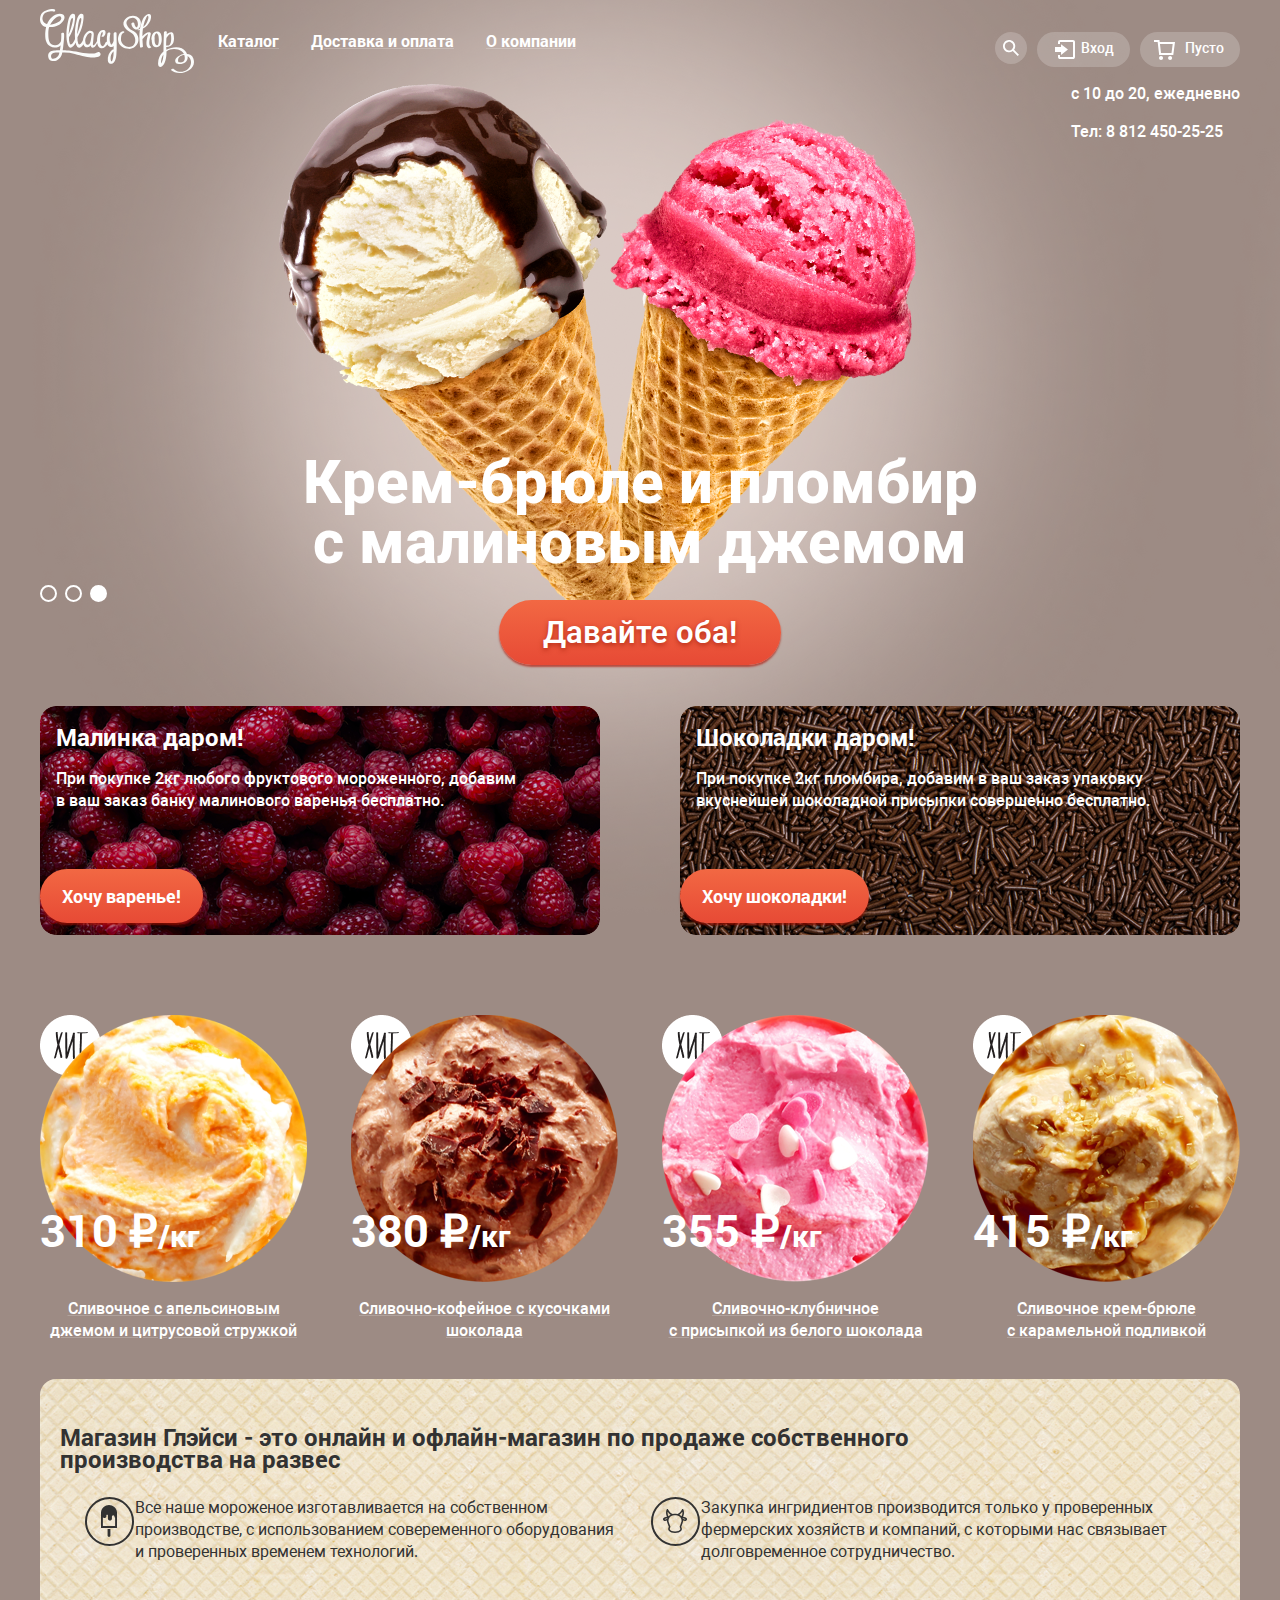
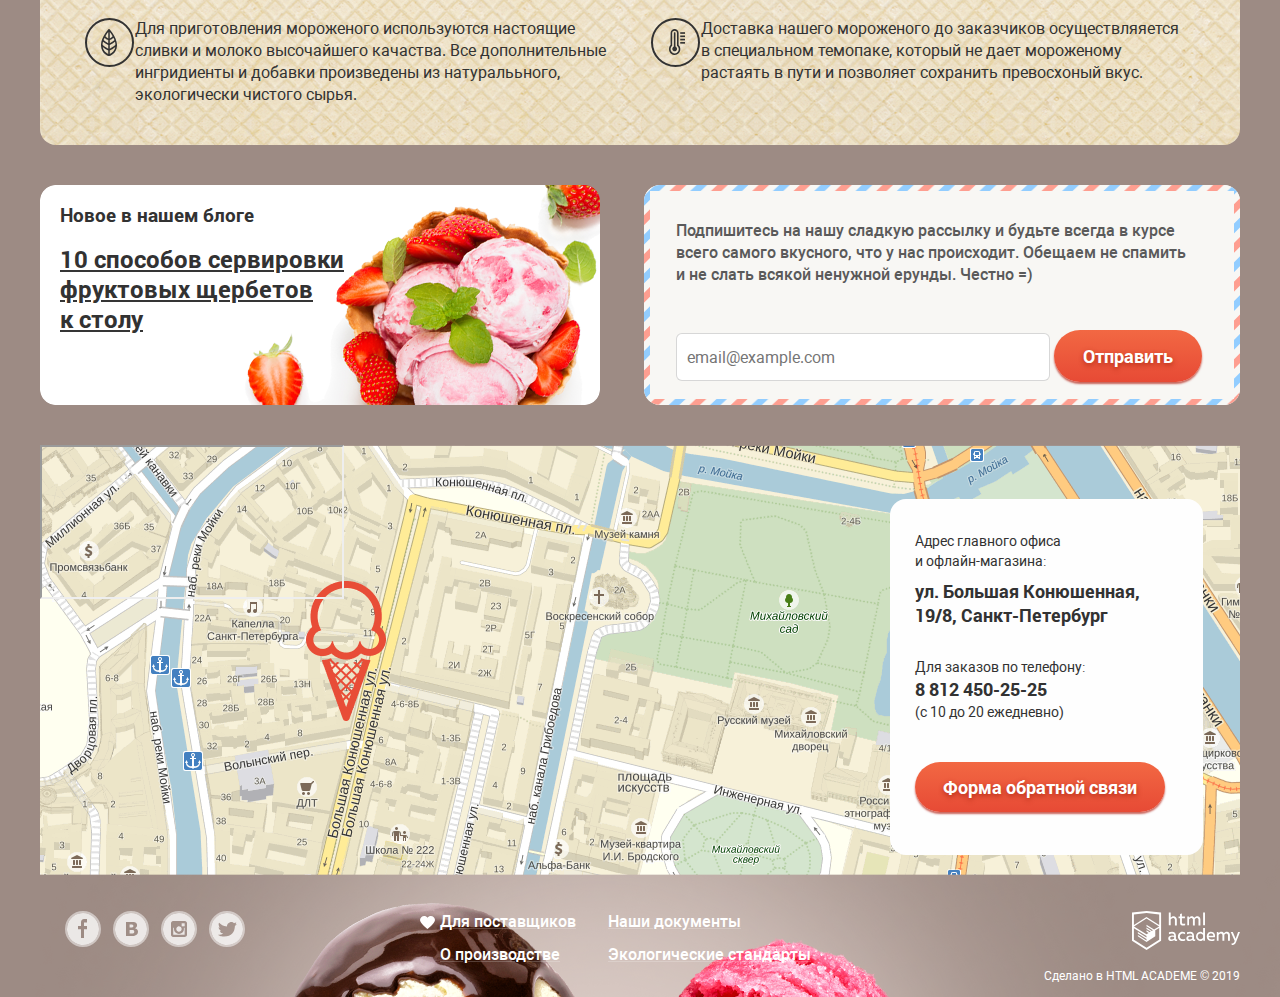
==== commit 74724713: "Надо успеть)" ====
--- a/index.html
+++ b/index.html
@@ -8,17 +8,35 @@
     <link rel="stylesheet" href="css/style.css">
   </head>
   <body class="page-body">
-    <header class="main-header container">
-      <a class="logo">
-        <img src="img/logo-shop.svg" width="154" height="64" alt="Логотип Gllacy Shop">
-        <h1 class="visually-hidden">
-         "Магазин мороженного "Gllacy Shop"
-        </h1>
-      </a>
-      <nav class="site-navigation">
+    <div class="slider-wrapper site-wrapper-3">
+      <header class="main-header container">
+        <a class="logo">
+          <img src="img/logo-shop.svg" width="154" height="64" alt="Логотип Gllacy Shop">
+          <h1 class="visually-hidden">
+           "Магазин мороженного "Gllacy Shop"
+          </h1>
+        </a>
+        <nav class="site-navigation">
           <ul>
             <li class="to-all">
               <a href="blank.html">Каталог</a>
+              <ul class="catalog-menu">
+                <li class="catalog-menu-choose">
+                  <a href="blank.html">Новинки</a>
+                </li>
+                <li class="catalog-menu-choose">
+                  <a href="catalog.html">Сливочное</a>
+                </li>
+                <li class="catalog-menu-choose">
+                  <a href="blank.html">Щербеты</a>
+                </li>
+                <li class="catalog-menu-choose">
+                  <a href="blank.html">Фруктовый лед</a>
+                </li>
+                <li class="catalog-menu-choose">
+                  <a href="blank.html">Мелорин</a>
+                </li>
+              </ul>
             </li>
             <li class="to-all">
               <a href="blank.html">Доставка и оплата</a>
@@ -27,288 +45,330 @@
               <a href="blank.html">О компании</a>
             </li>
           </ul>
-      </nav>
-      <div class="nav-for-customer">
-        <ul>
-          <li class="to-customer">
-              <a class="search" aria-label="Поиск">
-                <svg width="32" height="32" viewBox="0 0 32 32" fill="none" xmlns="http://www.w3.org/2000/svg">
-                  <circle cx="16" cy="16" r="16" fill="white" fill-opacity="0.2"/>
-                  <path d="M24 22.6652L19.0785 17.7329C19.9827 16.4819 20.3826 14.935 20.1984 13.4013C20.0141 11.8677 19.2594 10.4601 18.0848 9.45982C16.9102 8.45954 15.4023 7.94018 13.8623 8.00549C12.3223 8.0708 10.8636 8.71597 9.77757 9.81212C8.69152 10.9083 8.05808 12.3747 8.0038 13.9185C7.94952 15.4623 8.47839 16.9698 9.48476 18.1398C10.4911 19.3098 11.9009 20.0563 13.4325 20.2301C14.9641 20.4039 16.5047 19.9922 17.7466 19.0772L22.6586 24L24 22.6652ZM14.0815 18.3767C13.2408 18.3767 12.4189 18.1268 11.7199 17.6587C11.0209 17.1906 10.476 16.5253 10.1543 15.7469C9.83258 14.9684 9.7484 14.1119 9.91241 13.2855C10.0764 12.4591 10.4813 11.7001 11.0758 11.1043C11.6702 10.5085 12.4277 10.1028 13.2522 9.93838C14.0768 9.77401 14.9315 9.85837 15.7082 10.1808C16.4849 10.5032 17.1488 11.0493 17.6159 11.7498C18.083 12.4504 18.3323 13.274 18.3323 14.1166C18.3298 15.2457 17.8811 16.3278 17.0845 17.1262C16.2879 17.9246 15.2081 18.3742 14.0815 18.3767Z" fill="white"/>
+        </nav>
+        <div class="nav-for-customer">
+          <ul>
+            <li class="to-customer">
+                <a class="search" aria-label="Поиск">
+                  <svg width="32" height="32" viewBox="0 0 32 32" fill="none" xmlns="http://www.w3.org/2000/svg">
+                    <circle cx="16" cy="16" r="16" fill="white" fill-opacity="0.2"/>
+                    <path d="M24 22.6652L19.0785 17.7329C19.9827 16.4819 20.3826 14.935 20.1984 13.4013C20.0141 11.8677 19.2594 10.4601 18.0848 9.45982C16.9102 8.45954 15.4023 7.94018 13.8623 8.00549C12.3223 8.0708 10.8636 8.71597 9.77757 9.81212C8.69152 10.9083 8.05808 12.3747 8.0038 13.9185C7.94952 15.4623 8.47839 16.9698 9.48476 18.1398C10.4911 19.3098 11.9009 20.0563 13.4325 20.2301C14.9641 20.4039 16.5047 19.9922 17.7466 19.0772L22.6586 24L24 22.6652ZM14.0815 18.3767C13.2408 18.3767 12.4189 18.1268 11.7199 17.6587C11.0209 17.1906 10.476 16.5253 10.1543 15.7469C9.83258 14.9684 9.7484 14.1119 9.91241 13.2855C10.0764 12.4591 10.4813 11.7001 11.0758 11.1043C11.6702 10.5085 12.4277 10.1028 13.2522 9.93838C14.0768 9.77401 14.9315 9.85837 15.7082 10.1808C16.4849 10.5032 17.1488 11.0493 17.6159 11.7498C18.083 12.4504 18.3323 13.274 18.3323 14.1166C18.3298 15.2457 17.8811 16.3278 17.0845 17.1262C16.2879 17.9246 15.2081 18.3742 14.0815 18.3767Z" fill="white"/>
+                    </svg>
+                </a>
+                <label class="search-form">
+                   <span class="visually-hidden">Поиск</span>
+                  <input id="mail-adress" type="text" placeholder="Крем-брюле">
+                </label>
+            </li>
+            <li class="to-customer">
+              <a class="login">Вход</a>
+            </li>
+            <li class="to-customer">
+              <a class="basket">Пусто</a>
+            </li>
+          </ul>
+          <div class= "contacts">
+            <p>с 10 до 20, ежедневно</p>
+            <p>
+              Тел: <a href="tel:+78124502525">8 812 450-25-25</a>
+            </p>
+          </div>
+        </div>
+      </header>
+      <main>
+        <div class="container">
+          <section class="slider">
+            <ul class="slider-list">
+              <li class="slider-item slide slide-current">
+                <h2 class="slide-title">
+                  Крем-брюле и пломбир с малиновым джемом
+                </h2>
+                <a class="button slide-button" href="#">
+                  Давайте оба!
+                </a>
+              </li>
+              <li class="slider-item slide">
+                <h2 class="slide-title">
+                  Шоколадный пломбир и лимонный сорбет
+                </h2>
+                <a class="button slide-button" href="#">
+                  Давайте оба!
+                </a>
+              </li>
+              <li class="slider-item slide">
+                <h2 class="slide-title">
+                  Пломбир с помадкой и клубничный щербет
+                </h2>
+                <a class="button slide-button" href="#">
+                  Давайте оба!
+                </a>
+              </li>
+            </ul>
+            <div class="slider-controls">
+              <button type="button" aria-label="Первый слайд"></button>
+              <button type="button" aria-label="Второй слайд"></button>
+              <button class="current" type="button" aria-label="Третий слайд"></button>
+            </div>
+          </section>
+          <section class="free container">
+            <div class="stock raspberries">
+              <h2>
+               Малинка даром!
+              </h2>
+              <p>
+               При покупке 2кг любого фруктового мороженного, добавим<br>
+                в ваш заказ банку малинового варенья бесплатно.
+              </p>
+              <a class="stock-button" href="#">
+                Хочу варенье!
+              </a>
+            </div>
+            <div class="stock chocolate">
+              <h2>
+                Шоколадки даром!
+              </h2>
+              <p>
+                При покупке 2кг пломбира, добавим в ваш заказ упаковку<br>
+                вкуснейшей шоколадной присыпки совершенно бесплатно.
+              </p>
+              <a class="stock-button" href="#">
+                Хочу шоколадки!
+              </a>
+            </div>
+          </section>
+          <section class="top">
+            <ul class="top-list">
+              <li class="item-of-top">
+                <a class="buy-top" href="#">
+                  <span class="visually-hidden hit">Hit</span>
+                  <img src="img/Hits/hit-orange.png" width="267" height="267" alt="Сливочное с апельсиновым джемом">
+                  <div class="name-price">
+                    <p class="price">310 &#8381;<span class="kg">/кг</span></p>
+                    <h2 class="name-of-item">Сливочное с апельсиновым<br>джемом и цитрусовой стружкой</h2>
+                  </div>
+                </a>
+              </li>
+              <li class="item-of-top">
+                <a class="buy-top" href="#">
+                  <span class="visually-hidden">Hit</span>
+                  <img src="img/Hits/hit-coffee.png" width="267" height="267" alt="Сливочно-кофейное">
+                  <div class="name-price">
+                    <p class="price">380 &#8381;<span class="kg">/кг</span></p>
+                    <h2 class="name-of-item">Сливочно-кофейное с кусочками<br>шоколада</h2>
+                  </div>
+                </a>
+              </li>
+              <li class="item-of-top">
+                <a class="buy-top" href="#">
+                  <span class="visually-hidden">Hit</span>
+                  <img src="img/Hits/hit-strawberry.png" width="267" height="267" alt="Сливочно-клубничное">
+                  <div class="name-price">
+                    <p class="price">355 &#8381;<span class="kg">/кг</span></p>
+                    <h2 class="name-of-item">Сливочно-клубничное<br>с присыпкой из белого шоколада</h2>
+                  </div>
+                </a>
+              </li>
+              <li class="item-of-top">
+                <a class="buy-top" href="#">
+                  <span class="visually-hidden">Hit</span>
+                  <img src="img/Hits/hit-cream.png" width="267" height="267" alt="Сливочное крем-брюле">
+                  <div class="name-price">
+                    <p class="price">415 &#8381;<span class="kg">/кг</span></p>
+                    <h2 class="name-of-item">Сливочное крем-брюле<br>с карамельной подливкой</h2>
+                  </div>
+                </a>
+              </li>
+            </ul>
+          </section>
+          <section class="about">
+            <h2>Магазин Глэйси - это онлайн и офлайн-магазин по продаже собственного<br>производства на развес</h2>
+            <ul class="about-list">
+              <li class="about-item">
+                Все наше мороженое изготавливается на собственном<br>
+                производстве, с использованием совеременного оборудования<br>
+                и проверенных временем технологий.
+              </li>
+              <li class="about-item">
+                Для приготовления мороженого используются настоящие<br>
+                сливки и молоко высочайшего качаства. Все дополнительные<br>
+                ингридиенты и добавки произведены из натуралььного,<br>
+                экологически чистого сырья.
+              </li>
+              <li class="about-item">
+                Закупка ингридиентов производится только у проверенных<br>
+                фермерских хозяйств и компаний, с которыми нас связывает<br>
+                долговременное сотрудничество.
+              </li>
+              <li class="about-item">
+                Доставка нашего мороженого до заказчиков осуществляяется<br>
+                в специальном темопаке, который не дает мороженому<br>
+                растаять в пути и позволяет сохранить превосхоный вкус.
+              </li>
+            </ul>
+          </section>
+          <div class= "advertising">
+            <article class="blog">
+              <h3 class="news">
+                Новое в нашем блоге
+                <p>
+                  <a class="open-blog" href="#">
+                    10 способов сервировки<br>фруктовых щербетов <br> к столу
+                  </a>
+                </p>
+              </h3>
+            </article>
+            <div class="mailing">
+              <label class="mailing-form">
+                Подпишитесь на нашу сладкую рассылку и будьте всегда в курсе<br>
+                всего самого вкусного, что у нас происходит. Обещаем не спамить<br>
+                и не слать всякой ненужной ерунды. Честно =)
+                <input id="mail-adress" type="text" placeholder="  email@example.com">
+              </label>
+              <button class="send-mail" type="button">Отправить</button>
+           </div>
+          </div>
+          <section class="find-us">
+            <div class="modal-map">
+              <h2 class="visually-hidden">Как до нас добраться</h2>
+              <iframe></iframe>
+            </div>
+            <div class="location">
+              <div class="where">
+                <p>Адрес главного офиса<br>
+                 и офлайн-магазина:
+                </p>
+                <p>
+                  ул. Большая Конюшенная,<br>
+                 19/8, Санкт-Петербург
+                </p>
+              </div>
+              <div class= "contacts-form">
+                <h3> Для заказов по телефону:</h3>
+                <a href="tel:+78124502525">8 812 450-25-25</a>
+                <p>(с 10 до 20 ежедневно)</p>
+              </div>
+              <button class="send-form" type="button">Форма обратной связи</button>
+            </div>
+          </section>
+        </div>
+        <section class="modal-login">
+          <h2 class="visually-hidden">Личный кабинет</h2>
+          <form class="login-form" action="https://echo.htmlacademy.ru" method="post">
+            <p>
+              <label class="visually-hidden" for="login-login">Почтовый ящик</label>
+              <input class="login-icon-user" id="login-login" type="email" name="login" placeholder="email@example.com">
+            </p>
+            <p>
+              <label class="visually-hidden" for="login-password">Пароль</label>
+              <input class="login-icon-password" id="login-password" type="password" name="password" placeholder="••••••••">
+            </p>
+            <div class="action-login">
+              <button class="send-mail link-lk" type="submit">Войти</button>
+              <p class="help">
+                <a class="restore" href="#">Я забыл пароль!</a>
+                <a class="registation" href="#">Новая регистрация</a>
+              </p>
+            </div>
+          </form>
+        </section>
+        <section class="feedback">
+          <h2>Мы обязательно вам ответим!</h2>
+          <form class="feedback-form" action="https://echo.htmlacademy.ru" method="post">
+            <p>
+              <label class="visually-hidden" for="name-customer">Пароль</label>
+              <input class="feedback-form-input" id="name-customer" type="text" name="name" placeholder="Имя Фамилия">
+            </p>
+            <p>
+              <label class="visually-hidden" for="mail">Почтовый ящик</label>
+              <input class="feedback-form-input" id="mail" type="email" name="login" placeholder="email@example.com">
+            </p>
+            <textarea name="feedback" placeholder="В свободной форме"></textarea>
+            <button class="send-mail send-feedback" type="submit">Отправить</button>
+          </form>
+        </section>
+      </main>
+      <footer class="footer-main">
+        <div class="container">
+          <section class= "footer-network">
+            <h2 class="visually-hidden">Социальные сети</h2>
+            <ul class="social-net">
+              <li>
+                <a class=button-network href="#">
+                  <svg width="36" height="36" viewBox="0 0 36 36" fill="none" xmlns="http://www.w3.org/2000/svg">
+                    <path d="M18 35C27.3888 35 35 27.3888 35 18C35 8.61116 27.3888 1 18 1C8.61116 1 1 8.61116 1 18C1 27.3888 8.61116 35 18 35Z" stroke="white" stroke-opacity="0.5" stroke-width="2"/>
+                    <path d="M18 2C14.8355 2 11.7421 2.93838 9.11088 4.69649C6.4797 6.45459 4.42894 8.95345 3.21793 11.8771C2.00693 14.8007 1.69008 18.0177 2.30744 21.1214C2.92481 24.2251 4.44866 27.0761 6.6863 29.3137C8.92394 31.5513 11.7749 33.0752 14.8786 33.6926C17.9823 34.3099 21.1993 33.9931 24.1229 32.7821C27.0466 31.5711 29.5454 29.5203 31.3035 26.8891C33.0616 24.2579 34 21.1645 34 18C34 13.7565 32.3143 9.68687 29.3137 6.68629C26.3131 3.68571 22.2435 2 18 2ZM22.06 11.45H19V14.9H22V18.34H19V27H16V18.34H13V14.9H16V11.45C15.9449 10.5957 16.2291 9.75426 16.7908 9.1083C17.3525 8.46234 18.1464 8.06407 19 8H22V11.45H22.06Z" fill="white" fill-opacity="0.8"/>
                   </svg>
-              </a>
-          </li>
-          <li class="to-customer">
-            <a class="login">Вход</a>
-          </li>
-          <li class="to-customer">
-            <a class="basket">Пусто</a>
-          </li>
-        </ul>
-        <div class= "contacts">
-          <p>с 10 до 20, ежедневно</p>
-          <p>
-            Тел: <a href="tel:+78124502525">8 812 450-25-25</a>
-          </p>
+                </a>
+              </li>
+              <li>
+                <a class=button-network href="#">
+                  <svg width="36" height="36" viewBox="0 0 36 36" fill="none" xmlns="http://www.w3.org/2000/svg">
+                    <path d="M18 35C27.3888 35 35 27.3888 35 18C35 8.61116 27.3888 1 18 1C8.61116 1 1 8.61116 1 18C1 27.3888 8.61116 35 18 35Z" stroke="white" stroke-opacity="0.5" stroke-width="2"/>
+                    <path d="M18.64 16.49C18.9652 16.4904 19.2875 16.4293 19.59 16.31C19.8645 16.2077 20.0922 16.0085 20.23 15.75C20.3343 15.4964 20.3854 15.2241 20.38 14.95C20.376 14.7057 20.3143 14.4659 20.2 14.25C20.0714 14.0066 19.8523 13.8235 19.59 13.74C19.2687 13.627 18.9306 13.5695 18.59 13.57H16.59V16.57H17.16C17.75 16.52 18.24 16.51 18.64 16.49Z" fill="white" fill-opacity="0.8"/>
+                    <path d="M20.12 19.08C19.751 19.0101 19.3752 18.9832 19 19H16.61V22.5H19.06C19.4757 22.4953 19.8865 22.4104 20.27 22.25C20.591 22.1392 20.8632 21.9199 21.04 21.63C21.1865 21.3527 21.2621 21.0436 21.26 20.73C21.2753 20.3782 21.1848 20.0298 21 19.73C20.7922 19.4167 20.4806 19.1865 20.12 19.08Z" fill="white" fill-opacity="0.8"/>
+                    <path d="M18 2C14.8355 2 11.7421 2.93838 9.11088 4.69649C6.4797 6.45459 4.42894 8.95345 3.21793 11.8771C2.00693 14.8007 1.69008 18.0177 2.30744 21.1214C2.92481 24.2251 4.44866 27.0761 6.6863 29.3137C8.92394 31.5513 11.7749 33.0752 14.8786 33.6926C17.9823 34.3099 21.1993 33.9931 24.1229 32.7821C27.0466 31.5711 29.5454 29.5203 31.3035 26.8891C33.0616 24.2579 34 21.1645 34 18C34 13.7565 32.3143 9.68687 29.3137 6.68629C26.3131 3.68571 22.2435 2 18 2ZM24.6 22.53C24.3376 23.056 23.9537 23.5119 23.48 23.86C22.9342 24.2714 22.3122 24.5705 21.65 24.74C20.8286 24.9383 19.9848 25.029 19.14 25.01H13V11H18.45C19.2781 10.9868 20.1063 11.0235 20.93 11.11C21.473 11.194 21.9994 11.3627 22.49 11.61C22.9868 11.8462 23.4013 12.2258 23.68 12.7C23.9455 13.1728 24.0801 13.7079 24.07 14.25C24.0819 14.8916 23.8931 15.5209 23.53 16.05C23.1452 16.588 22.6142 17.0045 22 17.25V17.32C22.8272 17.4588 23.5898 17.8541 24.18 18.45C24.7295 19.0712 25.0163 19.8815 24.98 20.71C25.0043 21.3386 24.8738 21.9636 24.6 22.53Z" fill="white" fill-opacity="0.8"/>
+                  </svg>
+                </a>
+              </li>
+              <li>
+                <a class=button-network href="#">
+                  <svg width="36" height="36" viewBox="0 0 36 36" fill="none" xmlns="http://www.w3.org/2000/svg">
+                    <path d="M18 35C27.3888 35 35 27.3888 35 18C35 8.61116 27.3888 1 18 1C8.61116 1 1 8.61116 1 18C1 27.3888 8.61116 35 18 35Z" stroke="white" stroke-opacity="0.5" stroke-width="2"/>
+                    <g opacity="0.8">
+                    <path d="M22.92 18C22.92 19.3155 22.3974 20.5771 21.4673 21.5072C20.5371 22.4374 19.2755 22.96 17.96 22.96C16.6445 22.96 15.3829 22.4374 14.4528 21.5072C13.5226 20.5771 13 19.3155 13 18C13.001 17.6158 13.048 17.233 13.14 16.86H12.24V23.7H23.64V16.86H22.74C22.8406 17.2325 22.901 17.6147 22.92 18Z" fill="white"/>
+                    <path d="M18 20.66C18.5252 20.656 19.0375 20.4967 19.4723 20.202C19.9071 19.9073 20.245 19.4905 20.4432 19.0042C20.6415 18.5178 20.6913 17.9836 20.5864 17.4689C20.4816 16.9542 20.2266 16.4821 19.8539 16.1121C19.4811 15.7421 19.0071 15.4908 18.4916 15.3897C17.9762 15.2887 17.4424 15.3425 16.9575 15.5445C16.4726 15.7464 16.0584 16.0873 15.7669 16.5243C15.4755 16.9613 15.32 17.4748 15.32 18C15.3213 18.3506 15.3917 18.6976 15.5271 19.021C15.6625 19.3444 15.8602 19.638 16.1091 19.8851C16.358 20.1321 16.653 20.3276 16.9775 20.4606C17.3019 20.5936 17.6494 20.6613 18 20.66Z" fill="white"/>
+                    <path d="M23.68 12.3H20.64V15.34H23.68V12.3Z" fill="white"/>
+                    <path d="M18 2C14.8355 2 11.7421 2.93838 9.11088 4.69649C6.4797 6.45459 4.42894 8.95345 3.21793 11.8771C2.00693 14.8007 1.69008 18.0177 2.30744 21.1214C2.92481 24.2251 4.44866 27.0761 6.6863 29.3137C8.92394 31.5513 11.7749 33.0752 14.8786 33.6926C17.9823 34.3099 21.1993 33.9931 24.1229 32.7821C27.0466 31.5711 29.5454 29.5203 31.3035 26.8891C33.0616 24.2579 34 21.1645 34 18C34 13.7565 32.3143 9.68687 29.3137 6.68629C26.3131 3.68571 22.2435 2 18 2ZM26 23.7C26.0027 24.0045 25.9444 24.3064 25.8285 24.588C25.7127 24.8696 25.5416 25.1251 25.3253 25.3395C25.1091 25.5539 24.8521 25.7228 24.5695 25.8362C24.2869 25.9497 23.9845 26.0054 23.68 26H12.28C11.9793 25.9987 11.6818 25.9382 11.4044 25.8219C11.1271 25.7056 10.8754 25.5358 10.6637 25.3222C10.4519 25.1086 10.2844 24.8554 10.1705 24.5771C10.0566 24.2988 9.99869 24.0007 10 23.7V12.3C9.99869 11.9993 10.0566 11.7012 10.1705 11.4229C10.2844 11.1446 10.4519 10.8914 10.6637 10.6778C10.8754 10.4642 11.1271 10.2944 11.4044 10.1781C11.6818 10.0618 11.9793 10.0013 12.28 10H23.67C23.9749 9.99467 24.2778 10.0503 24.561 10.1636C24.8441 10.2769 25.1017 10.4457 25.3188 10.6599C25.5358 10.8742 25.7079 11.1296 25.8249 11.4112C25.9418 11.6929 26.0014 11.995 26 12.3V23.7Z" fill="white"/>
+                    </g>
+                  </svg>
+                </a>
+              </li>
+              <li>
+                <a class=button-network href="#">
+                  <svg width="36" height="36" viewBox="0 0 36 36" fill="none" xmlns="http://www.w3.org/2000/svg">
+                    <path d="M18 35C27.3888 35 35 27.3888 35 18C35 8.61116 27.3888 1 18 1C8.61116 1 1 8.61116 1 18C1 27.3888 8.61116 35 18 35Z" stroke="white" stroke-opacity="0.5" stroke-width="2"/>
+                    <path d="M18 2C14.8355 2 11.7421 2.93838 9.11088 4.69649C6.4797 6.45459 4.42894 8.95345 3.21793 11.8771C2.00693 14.8007 1.69008 18.0177 2.30744 21.1214C2.92481 24.2251 4.44866 27.0761 6.6863 29.3137C8.92394 31.5513 11.7749 33.0752 14.8786 33.6926C17.9823 34.3099 21.1993 33.9931 24.1229 32.7821C27.0466 31.5711 29.5454 29.5203 31.3035 26.8891C33.0616 24.2579 34 21.1645 34 18C34 13.7565 32.3143 9.68687 29.3137 6.68629C26.3131 3.68571 22.2435 2 18 2ZM25.94 14.81C25.69 21.33 22.48 25.64 14.94 25.51H14.46C14.01 25.51 9.91001 25.07 9.11001 23.69C10.8989 23.9555 12.7228 23.5494 14.23 22.55C13.18 22.26 11.31 22.09 10.98 19.7C11.3928 19.8642 11.8441 19.9058 12.28 19.82C11 19 9.53001 18.3 9.61001 16.17C10.028 16.4893 10.5445 16.652 11.07 16.63C10.3 16.4 8.92001 13.39 10.07 11.85C12.07 13.64 14.14 15.33 17.87 15.49C18.1 13.28 19.11 11.79 21.04 11.17C21.7375 10.9333 22.4908 10.9157 23.1986 11.1195C23.9065 11.3232 24.5351 11.7387 25 12.31C25.74 12.08 26.45 11.84 27.19 11.62C27.1758 11.9571 27.0846 12.2865 26.9234 12.5829C26.7622 12.8793 26.5353 13.1349 26.26 13.33C26.5167 13.3601 26.7768 13.3336 27.0221 13.2524C27.2674 13.1712 27.492 13.0372 27.68 12.86C27.5628 13.2985 27.3443 13.7034 27.0421 14.0421C26.7399 14.3808 26.3624 14.6438 25.94 14.81Z" fill="white" fill-opacity="0.8"/>
+                  </svg>
+                </a>
+              </li>
+            </ul>
+          </section>
+          <section class="info">
+            <h2 class="visually-hidden"> Информация</h2>
+            <ul class="info-list">
+              <li class="info-item">
+                <a href="#">
+                  Для поставщиков
+                </a>
+              </li>
+              <li class="info-item">
+                <a href="#">
+                  Наши документы
+                </a>
+              </li>
+              <li class="info-item">
+                <a href="#">
+                  О производстве
+                </a>
+              </li>
+              <li class="info-item">
+                <a href="#">
+                  Экологические стандарты
+                </a>
+              </li>
+            </ul>
+          </section>
+          <section class= "footer-copyright">
+            <h2 class="visually-hidden">Разработчик</h2>
+            <a class="button-copyright" href="https://htmlacademy.ru/intensive/htmlcss">
+              <img src="/img/logp-academy.svg" width="108" height="39" alt="Логотип HTML ACADEMY">
+            </a>
+            <p>
+             Сделано в HTML ACADEME &#xa9; 2019
+            </p>
+          </section>
         </div>
-      </div>
-    </header>
-    <main>
-      <div class="container">
-        <section class="slider">
-          <ul class="slider-list">
-            <li class="slider-item slide">
-              <h2 class="slide-title">
-                Крем-брюле и пломбир с малиновым джемом
-              </h2>
-              <a class="button slide-button" href="#">
-                Давайте оба!
-              </a>
-            </li>
-            <li class="slider-item slide">
-              <h2 class="slide-title">
-                Шоколадный пломбир и лимонный сорбет
-              </h2>
-              <a class="button slide-button" href="#">
-                Давайте оба!
-              </a>
-            </li>
-            <li class="slider-item slide slide-current">
-              <h2 class="slide-title">
-                Пломбир с помадкой и клубничный щербет
-              </h2>
-              <a class="button slide-button" href="#">
-                Давайте оба!
-              </a>
-            </li>
-          </ul>
-          <div class="slider-controls">
-            <button type="button" aria-label="Первый слайд"></button>
-            <button type="button" aria-label="Второй слайд"></button>
-            <button class="current" type="button" aria-label="Третий слайд"></button>
-          </div>
-        </section>
-        <section class="free container">
-          <div class="stock raspberries">
-            <h2>
-             Малинка даром!
-            </h2>
-            <p>
-             При покупке 2кг любого фруктового мороженного, добавим<br>
-              в ваш заказ банку малинового варенья бесплатно.
-            </p>
-            <a class="stock-button" href="#">
-              Хочу варенье!
-            </a>
-          </div>
-          <div class="stock chocolate">
-            <h2>
-              Шоколадки даром!
-            </h2>
-            <p>
-              При покупке 2кг пломбира, добавим в ваш заказ упаковку<br>
-              вкуснейшей шоколадной присыпки совершенно бесплатно.
-            </p>
-            <a class="stock-button" href="#">
-              Хочу шоколадки!
-            </a>
-          </div>
-        </section>
-        <section class="top">
-          <ul class="top-list">
-            <li class="item-of-top">
-              <a class="buy-top" href="#">
-                <span class="visually-hidden">Hit</span>
-                <img src="img/Hits/hit-orange.png" width="267" height="267" alt="Сливочное с апельсиновым джемом">
-                <div class="name-price">
-                  <p class="price">310 &#8381;<span class="kg">/кг</span></p>
-                  <h2 class="name-of-item">Сливочное с апельсиновым<br>джемом и цитрусовой стружкой</h2>
-                </div>
-              </a>
-            </li>
-            <li class="item-of-top">
-              <a class="buy-top" href="#">
-                <span class="visually-hidden">Hit</span>
-                <img src="img/Hits/hit-coffee.png" width="267" height="267" alt="Сливочно-кофейное">
-                <div class="name-price">
-                  <p class="price">380 &#8381;<span class="kg">/кг</span></p>
-                  <h2 class="name-of-item">Сливочно-кофейное с кусочками<br>шоколада</h2>
-                </div>
-              </a>
-            </li>
-            <li class="item-of-top">
-              <a class="buy-top" href="#">
-                <span class="visually-hidden">Hit</span>
-                <img src="img/Hits/hit-strawberry.png" width="267" height="267" alt="Сливочно-клубничное">
-                <div class="name-price">
-                  <p class="price">355 &#8381;<span class="kg">/кг</span></p>
-                  <h2 class="name-of-item">Сливочно-клубничное<br>с присыпкой из белого шоколада</h2>
-                </div>
-              </a>
-            </li>
-            <li class="item-of-top">
-              <a class="buy-top" href="#">
-                <span class="visually-hidden">Hit</span>
-                <img src="img/Hits/hit-cream.png" width="267" height="267" alt="Сливочное крем-брюле">
-                <div class="name-price">
-                  <p class="price">415 &#8381;<span class="kg">/кг</span></p>
-                  <h2 class="name-of-item">Сливочное крем-брюле<br>с карамельной подливкой</h2>
-                </div>
-              </a>
-            </li>
-          </ul>
-        </section>
-        <section class="about">
-          <h2>Магазин Глэйси - это онлайн и офлайн-магазин по продаже собственного<br>производства на развес</h2>
-          <ul class="about-list">
-            <li class="about-item">
-              Все наше мороженое изготавливается на собственном<br>
-              производстве, с использованием совеременного оборудования<br>
-              и проверенных временем технологий.
-            </li>
-            <li class="about-item">
-              Для приготовления мороженого используются настоящие<br>
-              сливки и молоко высочайшего качаства. Все дополнительные<br>
-              ингридиенты и добавки произведены из натуралььного,<br>
-              экологически чистого сырья.
-            </li>
-            <li class="about-item">
-              Закупка ингридиентов производится только у проверенных<br>
-              фермерских хозяйств и компаний, с которыми нас связывает<br>
-              долговременное сотрудничество.
-            </li>
-            <li class="about-item">
-              Доставка нашего мороженого до заказчиков осуществляяется<br>
-              в специальном темопаке, который не дает мороженому<br>
-              растаять в пути и позволяет сохранить превосхоный вкус.
-            </li>
-          </ul>
-        </section>
-        <div class= "advertising">
-          <article class="blog">
-            <h3 class="news">
-              Новое в нашем блоге
-              <a class="open-blog" href="#">
-                10 способов сервировки<br>фруктовых щербетов <br> к столу
-              </a>
-            </h3>
-          </article>
-          <div class="mailing">
-            <label class="mailing-form">
-              Подпишитесь на нашу сладкую рассылку и будьте всегда в курсе<br>
-              всего самого вкусного, что у нас происходит. Обещаем не спамить<br>
-              и не слать всякой ненужной ерунды. Честно =)
-              <input id="mail-adress" type="text" placeholder="  email@example.com">
-            </label>
-            <button class="send-mail" type="button">Отправить</button>
-         </div>
-        </div>
-        <section class="find-us">
-          <div class="modal-map">
-            <h2 class="visually-hidden">Как до нас добраться</h2>
-            <iframe></iframe>
-          </div>
-          <div class="location">
-            <div class="where">
-              <p>Адрес главного офиса<br>
-               и офлайн-магазина:
-              </p>
-              <p>
-                ул. Большая Конюшенная,<br>
-               19/8, Санкт-Петербург
-              </p>
-            </div>
-            <div class= "contacts-form">
-              <h3> Для заказов по телефону:</h3>
-              <a href="tel:+78124502525">8 812 450-25-25</a>
-              <p>(с 10 до 20 ежедневно)</p>
-            </div>
-            <button class="send-form" type="button">Форма обратной связи</button>
-          </div>
-        </section>
-      </div>
-    </main>
-    <footer class="footer-main">
-      <div class="container">
-        <section class= "footer-network">
-          <h2 class="visually-hidden">Социальные сети</h2>
-          <ul class="social-net">
-            <li>
-              <a class=button-network href="#">
-                <svg width="36" height="36" viewBox="0 0 36 36" fill="none" xmlns="http://www.w3.org/2000/svg">
-                  <path d="M18 35C27.3888 35 35 27.3888 35 18C35 8.61116 27.3888 1 18 1C8.61116 1 1 8.61116 1 18C1 27.3888 8.61116 35 18 35Z" stroke="white" stroke-opacity="0.5" stroke-width="2"/>
-                  <path d="M18 2C14.8355 2 11.7421 2.93838 9.11088 4.69649C6.4797 6.45459 4.42894 8.95345 3.21793 11.8771C2.00693 14.8007 1.69008 18.0177 2.30744 21.1214C2.92481 24.2251 4.44866 27.0761 6.6863 29.3137C8.92394 31.5513 11.7749 33.0752 14.8786 33.6926C17.9823 34.3099 21.1993 33.9931 24.1229 32.7821C27.0466 31.5711 29.5454 29.5203 31.3035 26.8891C33.0616 24.2579 34 21.1645 34 18C34 13.7565 32.3143 9.68687 29.3137 6.68629C26.3131 3.68571 22.2435 2 18 2ZM22.06 11.45H19V14.9H22V18.34H19V27H16V18.34H13V14.9H16V11.45C15.9449 10.5957 16.2291 9.75426 16.7908 9.1083C17.3525 8.46234 18.1464 8.06407 19 8H22V11.45H22.06Z" fill="white" fill-opacity="0.8"/>
-                </svg>
-              </a>
-            </li>
-            <li>
-              <a class=button-network href="#">
-                <svg width="36" height="36" viewBox="0 0 36 36" fill="none" xmlns="http://www.w3.org/2000/svg">
-                  <path d="M18 35C27.3888 35 35 27.3888 35 18C35 8.61116 27.3888 1 18 1C8.61116 1 1 8.61116 1 18C1 27.3888 8.61116 35 18 35Z" stroke="white" stroke-opacity="0.5" stroke-width="2"/>
-                  <path d="M18.64 16.49C18.9652 16.4904 19.2875 16.4293 19.59 16.31C19.8645 16.2077 20.0922 16.0085 20.23 15.75C20.3343 15.4964 20.3854 15.2241 20.38 14.95C20.376 14.7057 20.3143 14.4659 20.2 14.25C20.0714 14.0066 19.8523 13.8235 19.59 13.74C19.2687 13.627 18.9306 13.5695 18.59 13.57H16.59V16.57H17.16C17.75 16.52 18.24 16.51 18.64 16.49Z" fill="white" fill-opacity="0.8"/>
-                  <path d="M20.12 19.08C19.751 19.0101 19.3752 18.9832 19 19H16.61V22.5H19.06C19.4757 22.4953 19.8865 22.4104 20.27 22.25C20.591 22.1392 20.8632 21.9199 21.04 21.63C21.1865 21.3527 21.2621 21.0436 21.26 20.73C21.2753 20.3782 21.1848 20.0298 21 19.73C20.7922 19.4167 20.4806 19.1865 20.12 19.08Z" fill="white" fill-opacity="0.8"/>
-                  <path d="M18 2C14.8355 2 11.7421 2.93838 9.11088 4.69649C6.4797 6.45459 4.42894 8.95345 3.21793 11.8771C2.00693 14.8007 1.69008 18.0177 2.30744 21.1214C2.92481 24.2251 4.44866 27.0761 6.6863 29.3137C8.92394 31.5513 11.7749 33.0752 14.8786 33.6926C17.9823 34.3099 21.1993 33.9931 24.1229 32.7821C27.0466 31.5711 29.5454 29.5203 31.3035 26.8891C33.0616 24.2579 34 21.1645 34 18C34 13.7565 32.3143 9.68687 29.3137 6.68629C26.3131 3.68571 22.2435 2 18 2ZM24.6 22.53C24.3376 23.056 23.9537 23.5119 23.48 23.86C22.9342 24.2714 22.3122 24.5705 21.65 24.74C20.8286 24.9383 19.9848 25.029 19.14 25.01H13V11H18.45C19.2781 10.9868 20.1063 11.0235 20.93 11.11C21.473 11.194 21.9994 11.3627 22.49 11.61C22.9868 11.8462 23.4013 12.2258 23.68 12.7C23.9455 13.1728 24.0801 13.7079 24.07 14.25C24.0819 14.8916 23.8931 15.5209 23.53 16.05C23.1452 16.588 22.6142 17.0045 22 17.25V17.32C22.8272 17.4588 23.5898 17.8541 24.18 18.45C24.7295 19.0712 25.0163 19.8815 24.98 20.71C25.0043 21.3386 24.8738 21.9636 24.6 22.53Z" fill="white" fill-opacity="0.8"/>
-                </svg>
-              </a>
-            </li>
-            <li>
-              <a class=button-network href="#">
-                <svg width="36" height="36" viewBox="0 0 36 36" fill="none" xmlns="http://www.w3.org/2000/svg">
-                  <path d="M18 35C27.3888 35 35 27.3888 35 18C35 8.61116 27.3888 1 18 1C8.61116 1 1 8.61116 1 18C1 27.3888 8.61116 35 18 35Z" stroke="white" stroke-opacity="0.5" stroke-width="2"/>
-                  <g opacity="0.8">
-                  <path d="M22.92 18C22.92 19.3155 22.3974 20.5771 21.4673 21.5072C20.5371 22.4374 19.2755 22.96 17.96 22.96C16.6445 22.96 15.3829 22.4374 14.4528 21.5072C13.5226 20.5771 13 19.3155 13 18C13.001 17.6158 13.048 17.233 13.14 16.86H12.24V23.7H23.64V16.86H22.74C22.8406 17.2325 22.901 17.6147 22.92 18Z" fill="white"/>
-                  <path d="M18 20.66C18.5252 20.656 19.0375 20.4967 19.4723 20.202C19.9071 19.9073 20.245 19.4905 20.4432 19.0042C20.6415 18.5178 20.6913 17.9836 20.5864 17.4689C20.4816 16.9542 20.2266 16.4821 19.8539 16.1121C19.4811 15.7421 19.0071 15.4908 18.4916 15.3897C17.9762 15.2887 17.4424 15.3425 16.9575 15.5445C16.4726 15.7464 16.0584 16.0873 15.7669 16.5243C15.4755 16.9613 15.32 17.4748 15.32 18C15.3213 18.3506 15.3917 18.6976 15.5271 19.021C15.6625 19.3444 15.8602 19.638 16.1091 19.8851C16.358 20.1321 16.653 20.3276 16.9775 20.4606C17.3019 20.5936 17.6494 20.6613 18 20.66Z" fill="white"/>
-                  <path d="M23.68 12.3H20.64V15.34H23.68V12.3Z" fill="white"/>
-                  <path d="M18 2C14.8355 2 11.7421 2.93838 9.11088 4.69649C6.4797 6.45459 4.42894 8.95345 3.21793 11.8771C2.00693 14.8007 1.69008 18.0177 2.30744 21.1214C2.92481 24.2251 4.44866 27.0761 6.6863 29.3137C8.92394 31.5513 11.7749 33.0752 14.8786 33.6926C17.9823 34.3099 21.1993 33.9931 24.1229 32.7821C27.0466 31.5711 29.5454 29.5203 31.3035 26.8891C33.0616 24.2579 34 21.1645 34 18C34 13.7565 32.3143 9.68687 29.3137 6.68629C26.3131 3.68571 22.2435 2 18 2ZM26 23.7C26.0027 24.0045 25.9444 24.3064 25.8285 24.588C25.7127 24.8696 25.5416 25.1251 25.3253 25.3395C25.1091 25.5539 24.8521 25.7228 24.5695 25.8362C24.2869 25.9497 23.9845 26.0054 23.68 26H12.28C11.9793 25.9987 11.6818 25.9382 11.4044 25.8219C11.1271 25.7056 10.8754 25.5358 10.6637 25.3222C10.4519 25.1086 10.2844 24.8554 10.1705 24.5771C10.0566 24.2988 9.99869 24.0007 10 23.7V12.3C9.99869 11.9993 10.0566 11.7012 10.1705 11.4229C10.2844 11.1446 10.4519 10.8914 10.6637 10.6778C10.8754 10.4642 11.1271 10.2944 11.4044 10.1781C11.6818 10.0618 11.9793 10.0013 12.28 10H23.67C23.9749 9.99467 24.2778 10.0503 24.561 10.1636C24.8441 10.2769 25.1017 10.4457 25.3188 10.6599C25.5358 10.8742 25.7079 11.1296 25.8249 11.4112C25.9418 11.6929 26.0014 11.995 26 12.3V23.7Z" fill="white"/>
-                  </g>
-                </svg>
-              </a>
-            </li>
-            <li>
-              <a class=button-network href="#">
-                <svg width="36" height="36" viewBox="0 0 36 36" fill="none" xmlns="http://www.w3.org/2000/svg">
-                  <path d="M18 35C27.3888 35 35 27.3888 35 18C35 8.61116 27.3888 1 18 1C8.61116 1 1 8.61116 1 18C1 27.3888 8.61116 35 18 35Z" stroke="white" stroke-opacity="0.5" stroke-width="2"/>
-                  <path d="M18 2C14.8355 2 11.7421 2.93838 9.11088 4.69649C6.4797 6.45459 4.42894 8.95345 3.21793 11.8771C2.00693 14.8007 1.69008 18.0177 2.30744 21.1214C2.92481 24.2251 4.44866 27.0761 6.6863 29.3137C8.92394 31.5513 11.7749 33.0752 14.8786 33.6926C17.9823 34.3099 21.1993 33.9931 24.1229 32.7821C27.0466 31.5711 29.5454 29.5203 31.3035 26.8891C33.0616 24.2579 34 21.1645 34 18C34 13.7565 32.3143 9.68687 29.3137 6.68629C26.3131 3.68571 22.2435 2 18 2ZM25.94 14.81C25.69 21.33 22.48 25.64 14.94 25.51H14.46C14.01 25.51 9.91001 25.07 9.11001 23.69C10.8989 23.9555 12.7228 23.5494 14.23 22.55C13.18 22.26 11.31 22.09 10.98 19.7C11.3928 19.8642 11.8441 19.9058 12.28 19.82C11 19 9.53001 18.3 9.61001 16.17C10.028 16.4893 10.5445 16.652 11.07 16.63C10.3 16.4 8.92001 13.39 10.07 11.85C12.07 13.64 14.14 15.33 17.87 15.49C18.1 13.28 19.11 11.79 21.04 11.17C21.7375 10.9333 22.4908 10.9157 23.1986 11.1195C23.9065 11.3232 24.5351 11.7387 25 12.31C25.74 12.08 26.45 11.84 27.19 11.62C27.1758 11.9571 27.0846 12.2865 26.9234 12.5829C26.7622 12.8793 26.5353 13.1349 26.26 13.33C26.5167 13.3601 26.7768 13.3336 27.0221 13.2524C27.2674 13.1712 27.492 13.0372 27.68 12.86C27.5628 13.2985 27.3443 13.7034 27.0421 14.0421C26.7399 14.3808 26.3624 14.6438 25.94 14.81Z" fill="white" fill-opacity="0.8"/>
-                </svg>
-              </a>
-            </li>
-          </ul>
-        </section>
-        <section class="info">
-          <h2 class="visually-hidden"> Информация</h2>
-          <ul class="info-list">
-            <li class="info-item">
-              <a href="#">
-                Для поставщиков
-              </a>
-            </li>
-            <li class="info-item">
-              <a href="#">
-                Наши документы
-              </a>
-            </li>
-            <li class="info-item">
-              <a href="#">
-                О производстве
-              </a>
-            </li>
-            <li class="info-item">
-              <a href="#">
-                Экологические стандарты
-              </a>
-            </li>
-          </ul>
-        </section>
-        <section class= "footer-copyright">
-          <h2 class="visually-hidden">Разработчик</h2>
-          <a class="button-copyright" href="https://htmlacademy.ru/intensive/htmlcss">
-            <img src="/img/logp-academy.svg" width="108" height="39" alt="Логотип HTML ACADEMY">
-          </a>
-          <p>
-           Сделано в HTML ACADEME &#xa9; 2019
-          </p>
-        </section>
-      </div>
-    </footer>
+      </footer>
+    </div>
   </body>
 </html>
--- a/css/style.css
+++ b/css/style.css
@@ -69,14 +69,17 @@
 
 
 .site-navigation ul,
+.pagination-list,
 .top-list,
 .name-of-item,
 .info-list,
 .social-net,
 .info-item a,
 .nav-for-customer ul,
+.catalog-menu ul,
 .to-all a,
 .about-list,
+.filter ul,
 .contacts a {
   margin: 0;
   padding: 0;
@@ -108,10 +111,11 @@
 
 }
 .to-all a,
-.info-item a {
+.info-item a,
+.route a {
   text-decoration: underline;
   text-decoration-color: rgba(255, 255, 255, 0.2);
-  text-decoration-style: 1px solid;
+
 }
 
 .nav-for-customer ul,
@@ -119,7 +123,7 @@
   display:flex;
   flex-wrap: wrap;
 
-    }
+}
 .nav-for-customer {
   width: 293px;
   height: 100px;
@@ -177,22 +181,80 @@
   background-repeat: no-repeat;
   background-position: 0 0;
 }
-
-/*SLIDER*/
-
-.site-wrapper-1 {
+.to-all:first-child {
+  position: relative;
+}
+.to-all ul {display: none;}
+.catalog-menu {
+  background-color: var(--text);
+  width: 143px;
+  box-shadow: 0px 20px 20px rgba(0, 0, 0, 0.4);
+  border-radius: 4px;
+  font-weight: 400;
+  font-size: 14px;
+  line-height: 16px;
+  position: absolute;
+}
+.search-form {
+  position: absolute;
+  width: 341px;
+  height: 84px;
+  background: #F8F7F4;
+  box-shadow: 0px 20px 20px rgba(0, 0, 0, 0.4);
+  border-radius: 4px;
+  top: 65px;
+  right: 280px;
+  display: none;
+}
+.search-form input{
+  width:301px;
+  height: 44px;
+  margin: 20px 15px;
+}
+.to-customer:first-child:hover .search-form,
+.to-customer:first-child:focus .search-form,
+.to-customer:first-child:active .search-form {
+  display: block;
+}
+
+.catalog-menu-choose {
+  padding: 14px 21px 13px 20px;
+  position: relative;
+  text-align: left;
+}
+.catalog-menu-choose:first-child {
+  margin-bottom: 27px;
+  padding-bottom:0px;
+  font-weight: 700;
+}
+.catalog-menu-choose:nth-child(2){
+  padding-top:0px;
+}
+.catalog-menu-choose a {
+  text-decoration: none;
+  color: var(--text-about);
+}
+
+.to-all:first-child:hover ul,
+.to-all:first-child:focus ul,
+.to-all:first-child:active ul {
+  display: block;
+}
+/*.SLIDER*/
+
+.slider-wrapper-1 {
   background-color: #849d8f;
-  background-image: url("img/slider-item-1.png");
+  background-image: url("../img/background/slide-1.png");
 }
 
 .site-wrapper-2 {
   background-color: #8996a6;
-  background-image: url("img/slider-item-2.png");
+  background-image: url("../img/background/slide-2.png");
 }
 
 .site-wrapper-3 {
   background-color: #9d8b84;
-  background-image: url("img/slider-item-3.png");
+  background-image: url("../img/background/slide-3.png");
 }
 
 .slider {
@@ -324,6 +386,7 @@
   background: #f26843;
   background: linear-gradient(to bottom, #f26843, #e74a35);
   border: none;
+
 }
 
 .top-list {
@@ -341,12 +404,13 @@
   margin-left:26px;
   text-decoration:none;
   color: var(--text);
+  margin-top: 40px;
 
 }
 .buy-top img,
 .item-of-top img {
   position: relative;
-  z-index: -1;
+  z-index: 0;
 }
 .top .buy-top {
   background:url(../img/Hits/hit-logo.png) no-repeat 0 0 ;
@@ -366,7 +430,6 @@
   font-weight: 500;
   text-decoration: underline;
   text-decoration-color: rgba(255, 255, 255, 0.2);
-  text-decoration-style: 1px solid;
   text-align: center;
 
 }
@@ -468,7 +531,7 @@
 .news {
   margin-left: 20px;
 }
-.news p {
+.news {
   color: var(--text-about);
 }
 
@@ -476,7 +539,7 @@
   font-weight: 700;
   font-size: 24px;
   line-height: 30px;
-  text-decoration-style: 2px solid var(--text-border);
+  text-decoration-color: var(--text-border);
   color: var(--text-about);
 }
 
@@ -585,19 +648,300 @@
 
 
 /* CATALOG*/
-
-
-.item-of-top {
-  display: flex;
+.catalog h2 {
+  font-size: 35px;
+  line-height: 41px;
+  font-weight: 700;
+}
+
+
+.route {
+  display: flex;
+  justify-content: flex-start;
+  flex-wrap: wrap;
+  padding: 0;
+  margin: 0;
+  list-style: none;
+}
+
+.route li {
+  position: relative;
+  margin-right: 22px;
+}
+
+.route li:last-child {
+  margin-right: 0;
+}
+
+.route li::after {
+  content: "";
+  position: absolute;
+   top:10px;
+  left: 70px;
+  width: 6px;
+  height:6px;
+  background: url(../img/icons/next.svg) no-repeat;
+
+}
+
+.route a {
+  color: var(--basic-black);
+}
+.route-current::after {
+  display: none;
+}
+
+.filter-form {
+  width: 869px;
+  display:flex;
+  flex-wrap: wrap;
+  gap: 15px;
+
+}
+
+.filter {
+  padding: 0;
+  margin: 0;
+  margin-bottom: 14px;
+  border: none;
+  height: 58px;
+}
+
+
+.sort select {
+  background: rgba(255, 255, 255, 0.2);
+  border-radius: 20px;
+  padding-left:16px;
+  padding-top: 13px;
+  padding-right: 56px;
+  padding-bottom: 10px;
+  color: var(--text);
+  background-image: url("data:image/svg+xml,%3Csvg width='11' height='10' viewBox='0 0 11 10' fill='none' xmlns='http://www.w3.org/2000/svg'%3E%3Cpath d='M5.5 10L0 0H11' fill='%23ECF1EE'/%3E%3C/svg%3E%0A");
+  background-repeat: no-repeat;
+  display: block;
+  -webkit-appearance: none;
+    -moz-appearance: none;
+    -ms-appearance: none;
+    appearance: none;
+  background-position: right 14px center;
+}
+
+.sort select:hover,
+.sort select:active {
+  color: var(--text-about);
+  background-image: url("data:image/svg+xml,%3Csvg width='11' height='10' viewBox='0 0 11 10' fill='none' xmlns='http://www.w3.org/2000/svg'%3E%3Cpath d='M5.5 10L0 0H11' fill='%23323232'/%3E%3C/svg%3E%0A");
+ background-color: var(--text);
+ outline: none;
+}
+
+.range-price {
   flex-direction: column;
-  width: 267px;
-  height: 324px;
-  margin-left:26px;
-  text-decoration:none;
+  position: relative;
+
+}
+.range-filter {
+  width: 218px;
+  background: rgba(255, 255, 255, 0.2);
+  border-radius: 20px;
+  position: relative;
+ bottom: 24px;
+ height: 36px;
+}
+
+.price-controls {
+  display: flex;
+  position: relative;
+  bottom: 21px;
+  left: 50px;
+}
+.price-controls label{
+  display: flex;
+ width:min-content;
+}
+.price-controls input {
+  border:0;
+  width:30px;
+  background-color:transparent;
+  font-family: inherit;
+  font-size: inherit;
+  color: var(--rev-text);
+}
+
+.range-controls {
+  margin-top: 7px;
+  padding-top: 18px;
+  padding-left: 21px;
+  padding-right: 21px;
+}
+
+.range-controls .scale {
+ background: rgba(248, 247, 244, 0.5);
+ height: 2px;
+}
+
+.range-controls .bar {
+  width:106px;
+  background: #ffffff;
+  height: 2px;
+  position: relative;
+  left: 50px;
+}
+
+.range-controls .toggle {
+  width: 4px;
+  height: 4px;
+  border: 8px solid #ffffff;
+  background-color: #ABABAB;
+  border-radius: 50%;
+  box-shadow: 0 2px 1px 0 #ABABAB 0.5;
+  position: absolute;
+  top: 8px;
+}
+
+.range-controls .toggle-min {
+  left: 50px;
+}
+
+.range-controls .toggle-max {
+  left: 150px;
+}
+
+.fatty ul {
+  display: flex;
+  background: rgba(255, 255, 255, 0.2);
+  border-radius: 20px;
+  padding: 7px 10px 7px 35px;
+}
+
+.fatty li {
+  margin-right:45px;
+
+}
+.fatty li:last-child {
+  margin-right:0px;
+}
+.filter-input + label {
+  position: relative;
+}
+.filter-input + label::before{
+  content: "";
+  position: absolute;
+  left: -20px;
+  top: 1px;
+  width: 12px;
+  height: 12px;
+  border: 3px solid rgba(255, 255, 255, 0.8);
+  border-radius: 50%;
+  /*background: url(../img/icons/radio-off.svg);*/
+}
+
+.filter-input:checked + label::after {
+  content: "";
+  position: absolute;
+  left: -15px;
+  top: 6px;
+  width: 8px;
+  height: 8px;
+  background: rgba(255, 255, 255, 0.8);
+  border-radius: 50%;
+}
+
+.option ul {
+  display: flex;
+  gap: 21px;
+  position: relative;
+  background: rgba(255, 255, 255, 0.2);
+  border-radius: 20px;
+  padding: 8px 16px 8px 30px;
+  line-height: 18px;
+}
+
+.option  li {
+  margin-right:35px;
+
+}
+.option  li:last-child {
+  margin-right:0px;
+}
+.filter-input-checkbox + label {
+  position: relative;
+}
+.filter-input-checkbox + label::before{
+  content: "";
+  position: absolute;
+  left: -25px;
+  top: 1px;
+  width: 20px;
+  height: 20px;
+  background:url(../img/icons/checkbox-off.svg) no-repeat;
+}
+
+.filter-input-checkbox:checked + label::after {
+  content: "";
+  position: absolute;
+  left: -29px;
+  top: 1px;
+  width: 24px;
+  height: 20px;
+  background:url(../img/icons/checkbox-on.svg);
+}
+
+
+
+.filter-form button {
+  padding: 9px 29px 14px 29px;
+  height: 36px;
+  font-weight: 500;
+  font-size: 16px;
+  line-height: 18px;
+  background: rgba(255, 255, 255, 0.2);
+  border: 2px solid #FFFFFF;
+  border-radius: 20px;
+  color: #FFFFFF;
+  margin-left: 0px;
+  margin-top:20px;
+}
+.pagination-list {
+ display: flex;
+ justify-content: flex-end;
+ position: relative;
+}
+.pagination-list::before {
+  background-image: url("data:image/svg+xml,%3Csvg width='7' height='12' viewBox='0 0 7 12' fill='none' xmlns='http://www.w3.org/2000/svg'%3E%3Cpath d='M6.84111 5.65875L0.932395 0.148752C0.829699 0.05349 0.690626 0 0.545642 0C0.400659 0 0.261586 0.05349 0.15889 0.148752C0.108543 0.195234 0.0685817 0.250534 0.041311 0.311464C0.0140403 0.372393 0 0.437746 0 0.503752C0 0.569758 0.0140403 0.635111 0.041311 0.69604C0.0685817 0.75697 0.108543 0.812271 0.15889 0.858752L5.6916 5.99875L0.15889 11.1688C0.108543 11.2152 0.0685817 11.2705 0.041311 11.3315C0.0140403 11.3924 0 11.4577 0 11.5238C0 11.5898 0.0140403 11.6551 0.041311 11.716C0.0685817 11.777 0.108543 11.8323 0.15889 11.8788C0.266426 11.9636 0.404942 12.0065 0.545642 11.9988C0.616091 11.9996 0.68594 11.9866 0.750698 11.9608C0.815455 11.935 0.873688 11.8968 0.921651 11.8488L6.84111 6.36875C6.89146 6.32227 6.93142 6.26697 6.95869 6.20604C6.98596 6.14511 7 6.07976 7 6.01375C7 5.94775 6.98596 5.88239 6.95869 5.82146C6.93142 5.76053 6.89146 5.70523 6.84111 5.65875Z' fill='white'/%3E%3C/svg%3E%0A");
+
+  position: absolute;
+  width: 7px;
+  height: 12px;
+  top:5px;
+ content: "";
+ background-repeat: no-repeat;
+ background-position: 0 0;
+}
+
+.pagination-list::after {
+  background-image: url("data:image/svg+xml,%3Csvg width='7' height='12' viewBox='0 0 7 12' fill='none' xmlns='http://www.w3.org/2000/svg'%3E%3Cpath d='M6.84111 5.65875L0.932395 0.148752C0.829699 0.05349 0.690626 0 0.545642 0C0.400659 0 0.261586 0.05349 0.15889 0.148752C0.108543 0.195234 0.0685817 0.250534 0.041311 0.311464C0.0140403 0.372393 0 0.437746 0 0.503752C0 0.569758 0.0140403 0.635111 0.041311 0.69604C0.0685817 0.75697 0.108543 0.812271 0.15889 0.858752L5.6916 5.99875L0.15889 11.1688C0.108543 11.2152 0.0685817 11.2705 0.041311 11.3315C0.0140403 11.3924 0 11.4577 0 11.5238C0 11.5898 0.0140403 11.6551 0.041311 11.716C0.0685817 11.777 0.108543 11.8323 0.15889 11.8788C0.266426 11.9636 0.404942 12.0065 0.545642 11.9988C0.616091 11.9996 0.68594 11.9866 0.750698 11.9608C0.815455 11.935 0.873688 11.8968 0.921651 11.8488L6.84111 6.36875C6.89146 6.32227 6.93142 6.26697 6.95869 6.20604C6.98596 6.14511 7 6.07976 7 6.01375C7 5.94775 6.98596 5.88239 6.95869 5.82146C6.93142 5.76053 6.89146 5.70523 6.84111 5.65875Z' fill='rgba(255, 255, 255, 0.2)'/%3E%3C/svg%3E%0A");
+  transform: rotate(-180deg);
+  position: absolute;
+  width: 7px;
+  height: 12px;
+  top:5px;
+  right: 185px;
+ content: "";
+ background-repeat: no-repeat;
+ background-position: 0 0;
+}
+.pagination-item {
+  width: 26px;
+  height: 26px;
+  margin-right: 12px;
+}
+
+.pagination-item a {
   color: var(--text);
-}
-
-
+  text-decoration: none;
+}
+
+/*FOOTER*/
 
 .footer-main .container {
   display: grid;
@@ -640,6 +984,7 @@
   background-position: 0 0;
 }
 
+
 .footer-copyright {
   grid-column: 3/4;
   grid-row:1/2;
@@ -648,3 +993,83 @@
   line-height: 18px;
   text-align: end;
 }
+
+
+.modal-login {
+  width: 277px;
+  height: 214px;
+  background-color: #F8F7F4;
+  display: flex;
+  flex-direction: column;
+  box-shadow: 0px 20px 20px rgba(0, 0, 0, 0.4);
+  border-radius: 4px;
+  position: absolute;
+  top: 65px;
+  right:170px;
+  display: none;
+}
+
+.login-form input {
+  width: 241px;
+  height: 44px;
+  background: #FFFFFF;
+  border: 1px solid #D3D3D2;
+  border-radius: 4px;
+  margin-left: 19px;
+}
+.action-login {
+  display: flex;
+  margin-left: 20px;
+}
+.help {
+  display: flex;
+  flex-direction: column;
+  margin-left: 20px;
+}
+
+.help a{
+  font-size: 13px;
+  font-weight: 400;
+  line-height: 15px;
+  color: var(--text-about);
+}
+
+.feedback {
+  width: 477px;
+  height: 441px;
+  background: #F8F7F4;
+  border-radius: 6px;
+  display: none;
+}
+
+.feedback h2 {
+  color:var(--text-about);
+  font-size: 24px;
+  line-height: 28px;
+  margin-left: 24px;
+  margin-top: 15px;
+}
+
+.feedback-form {
+  margin-left: 24px;
+
+}
+.feedback-form input {
+  width: 267px;
+  height: 44px;
+  background: #FFFFFF;
+  border: 1px solid rgba(178, 178, 178, 0.52);
+  border-radius: 4px;
+}
+.feedback-form textarea{
+  width: 428px;
+  height: 154px;
+  background: #FFFFFF;
+  border: 1px solid rgba(178, 178, 178, 0.52);
+  border-radius: 4px;
+  margin-bottom: 25px;
+}
+
+.feedback-form button {
+ margin-left: 312px;
+}
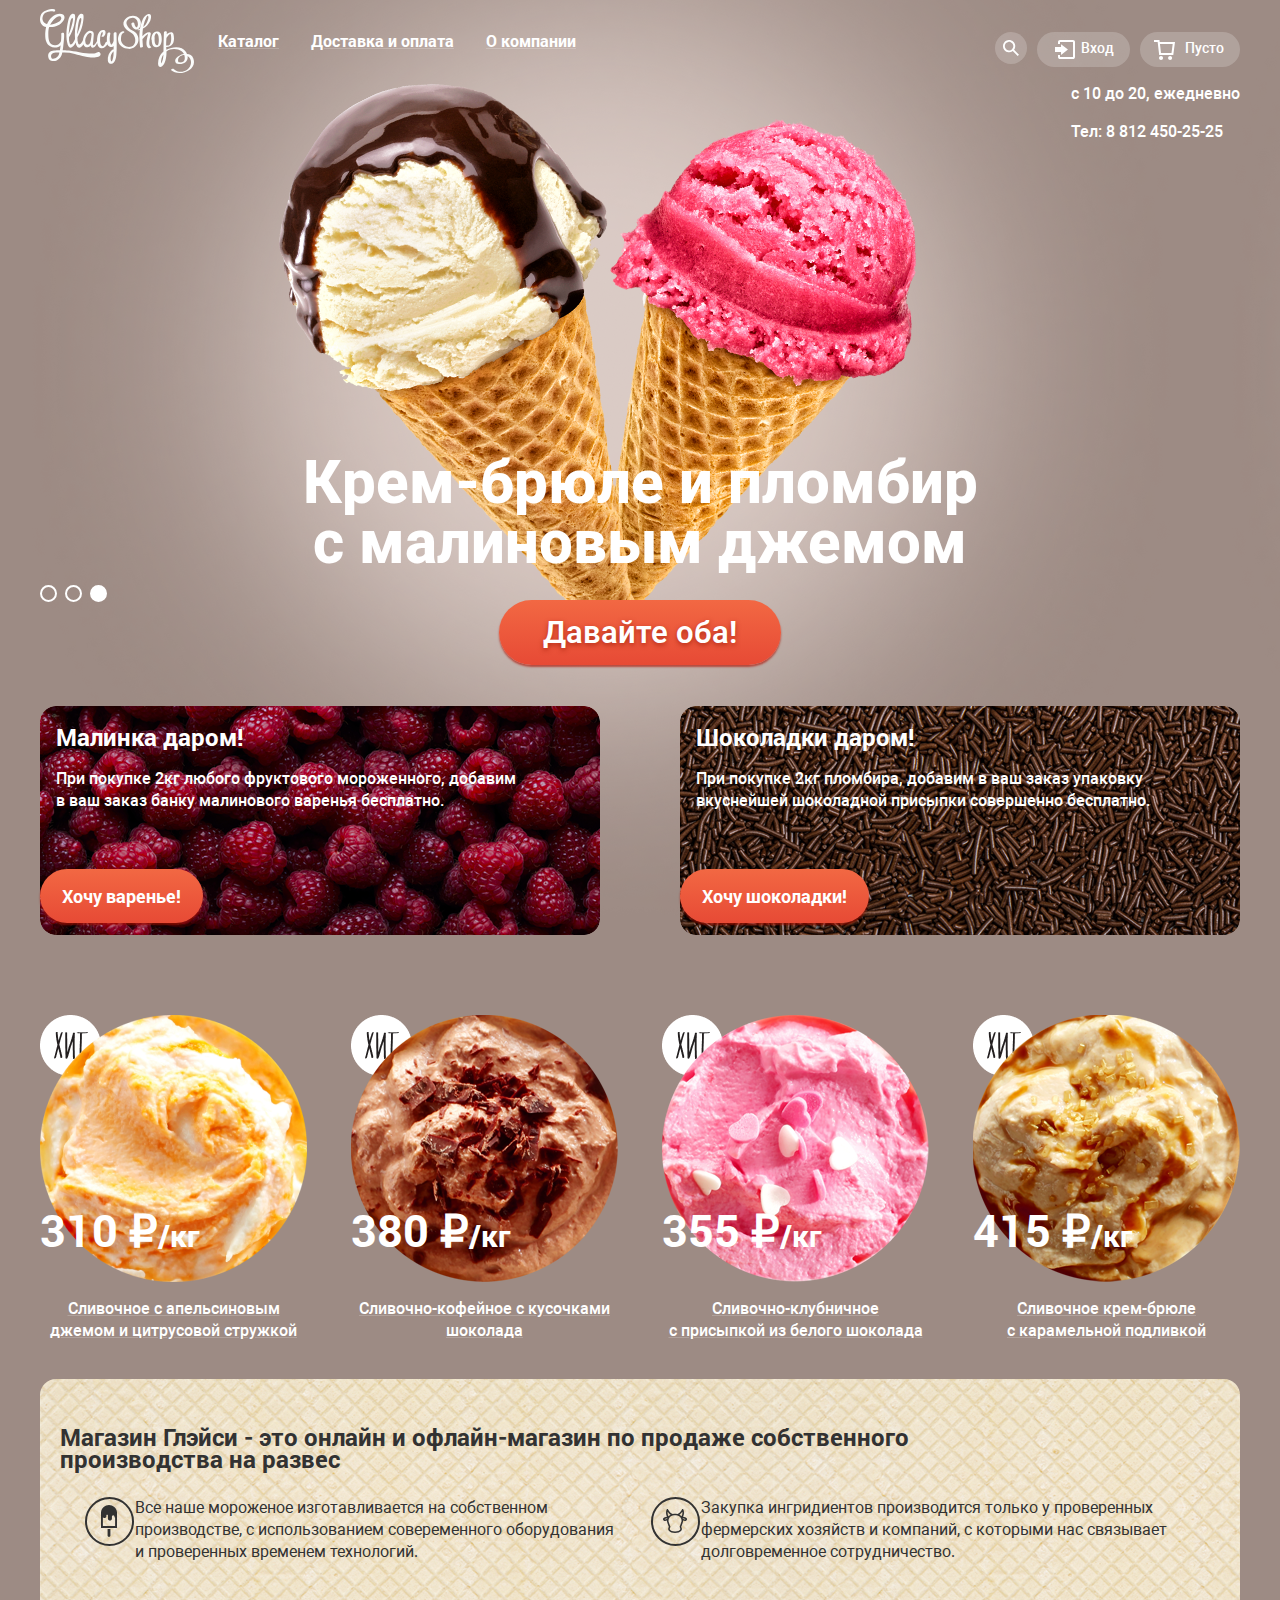
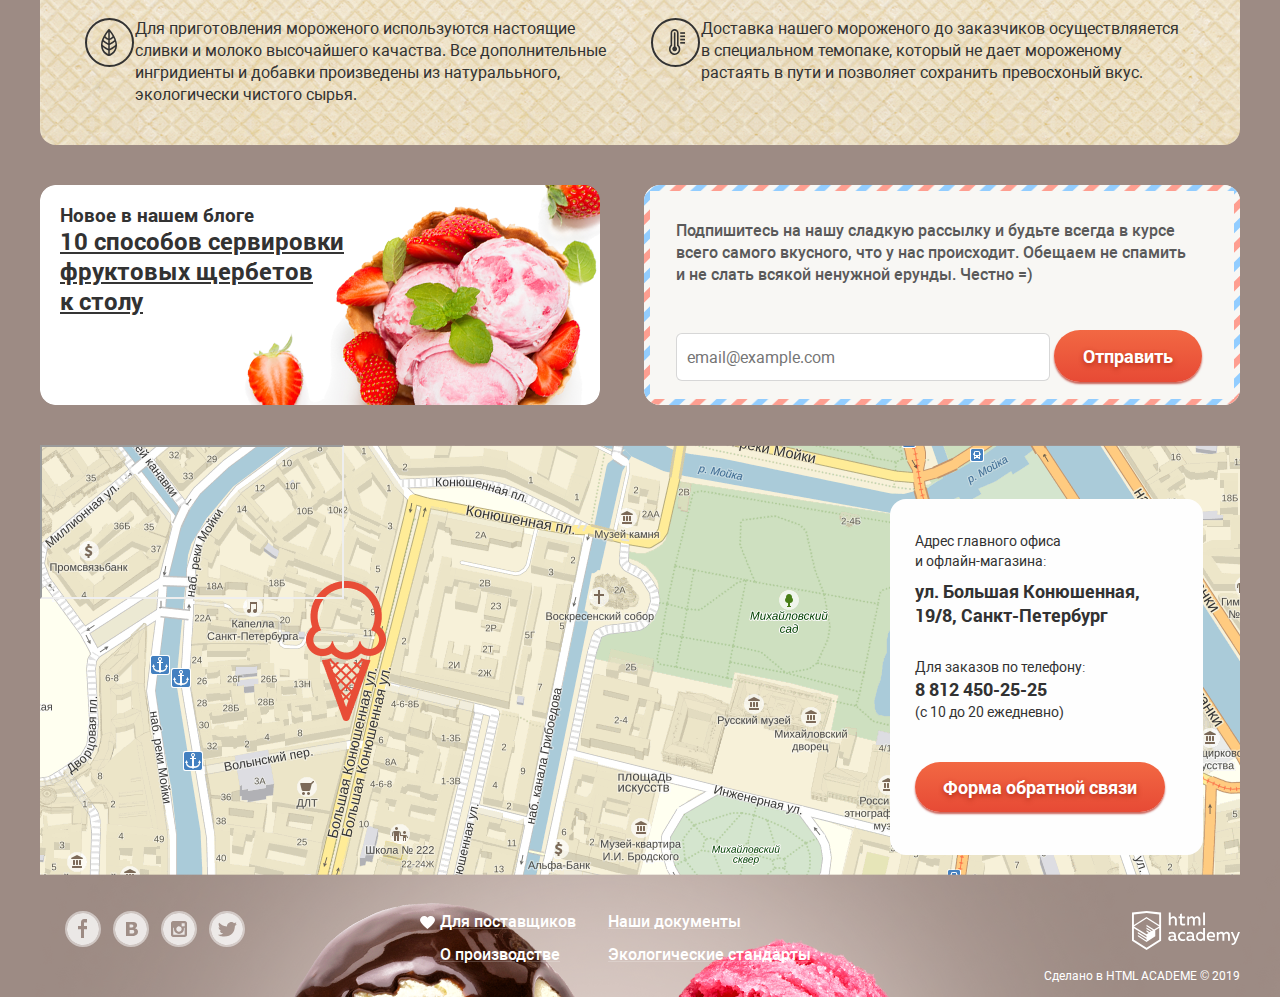
==== commit 603c498a: "ошибки валидатора" ====
--- a/index.html
+++ b/index.html
@@ -57,7 +57,7 @@
                 </a>
                 <label class="search-form">
                    <span class="visually-hidden">Поиск</span>
-                  <input id="mail-adress" type="text" placeholder="Крем-брюле">
+                  <input id="ice-cream" type="text" placeholder="Крем-брюле">
                 </label>
             </li>
             <li class="to-customer">
@@ -209,12 +209,12 @@
           <div class= "advertising">
             <article class="blog">
               <h3 class="news">
-                Новое в нашем блоге
-                <p>
+
+                  Новое в нашем блоге<br>
+
                   <a class="open-blog" href="#">
                     10 способов сервировки<br>фруктовых щербетов <br> к столу
                   </a>
-                </p>
               </h3>
             </article>
             <div class="mailing">
